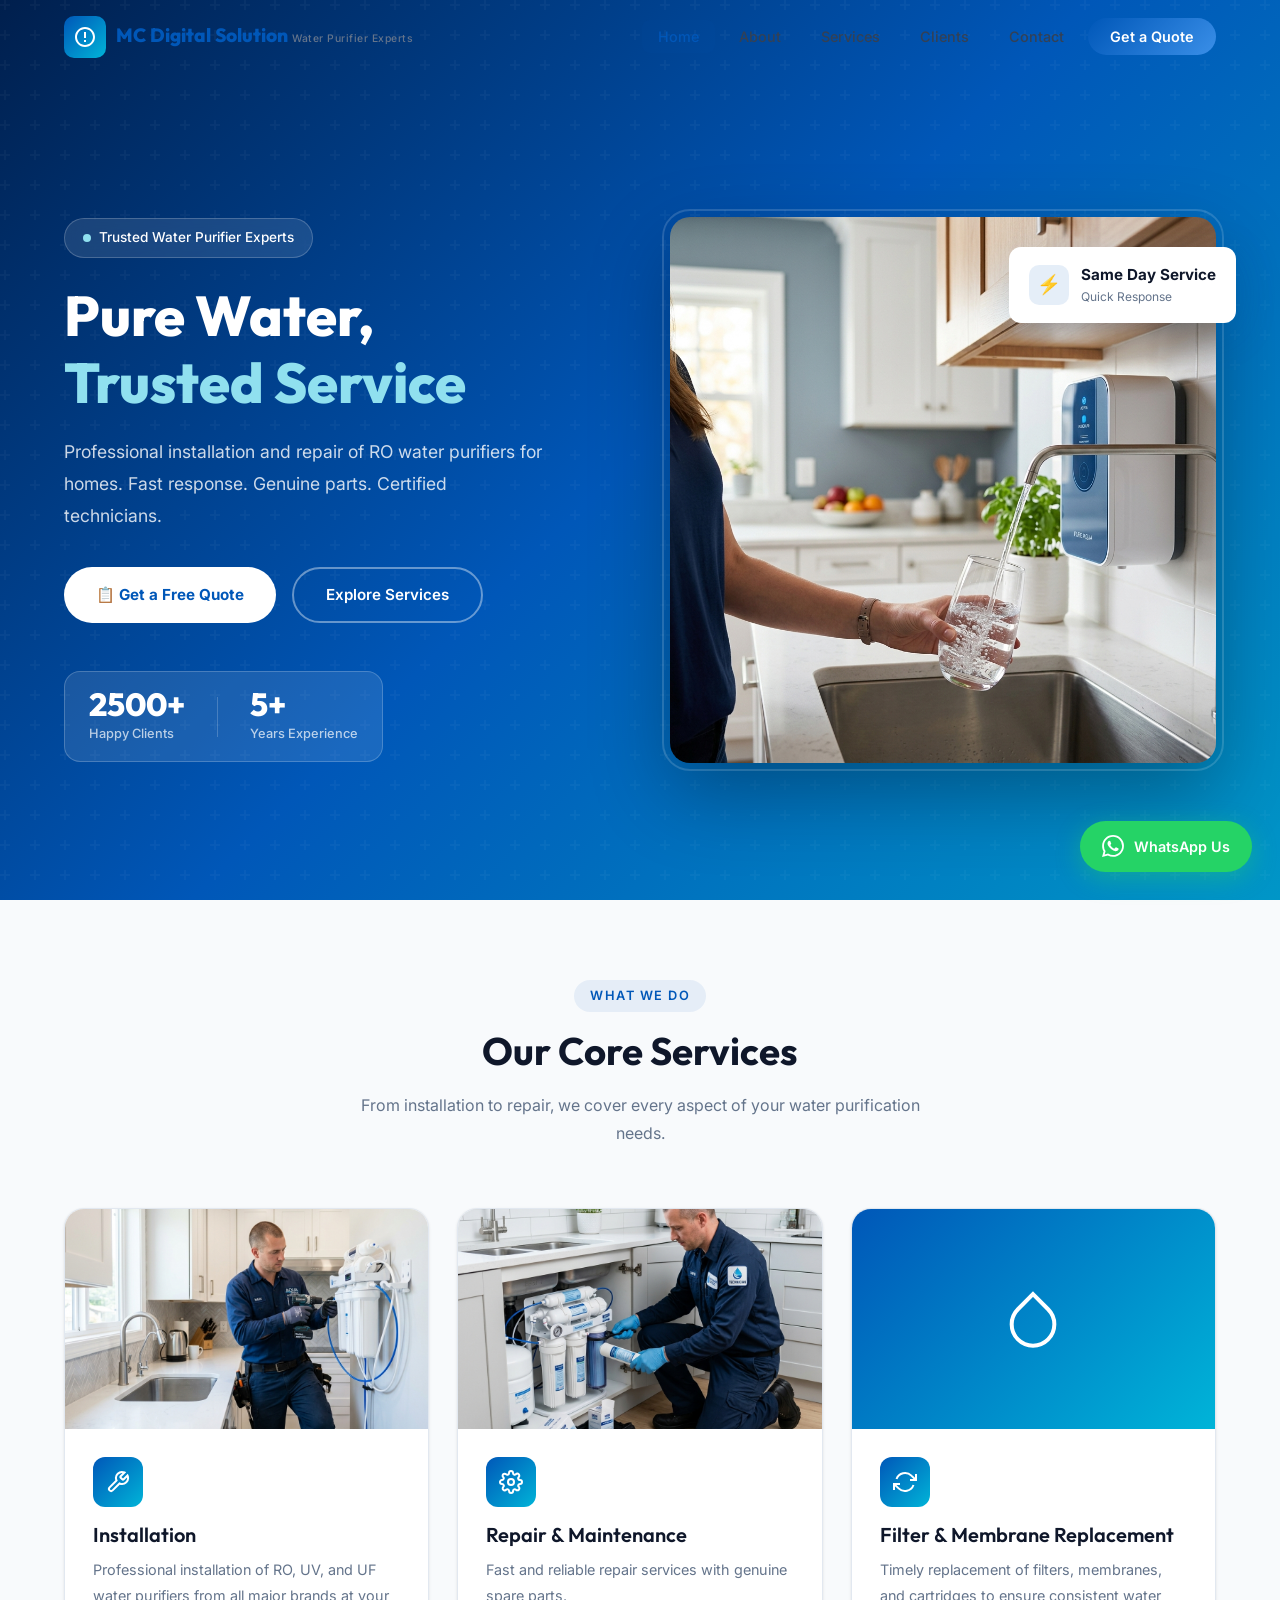
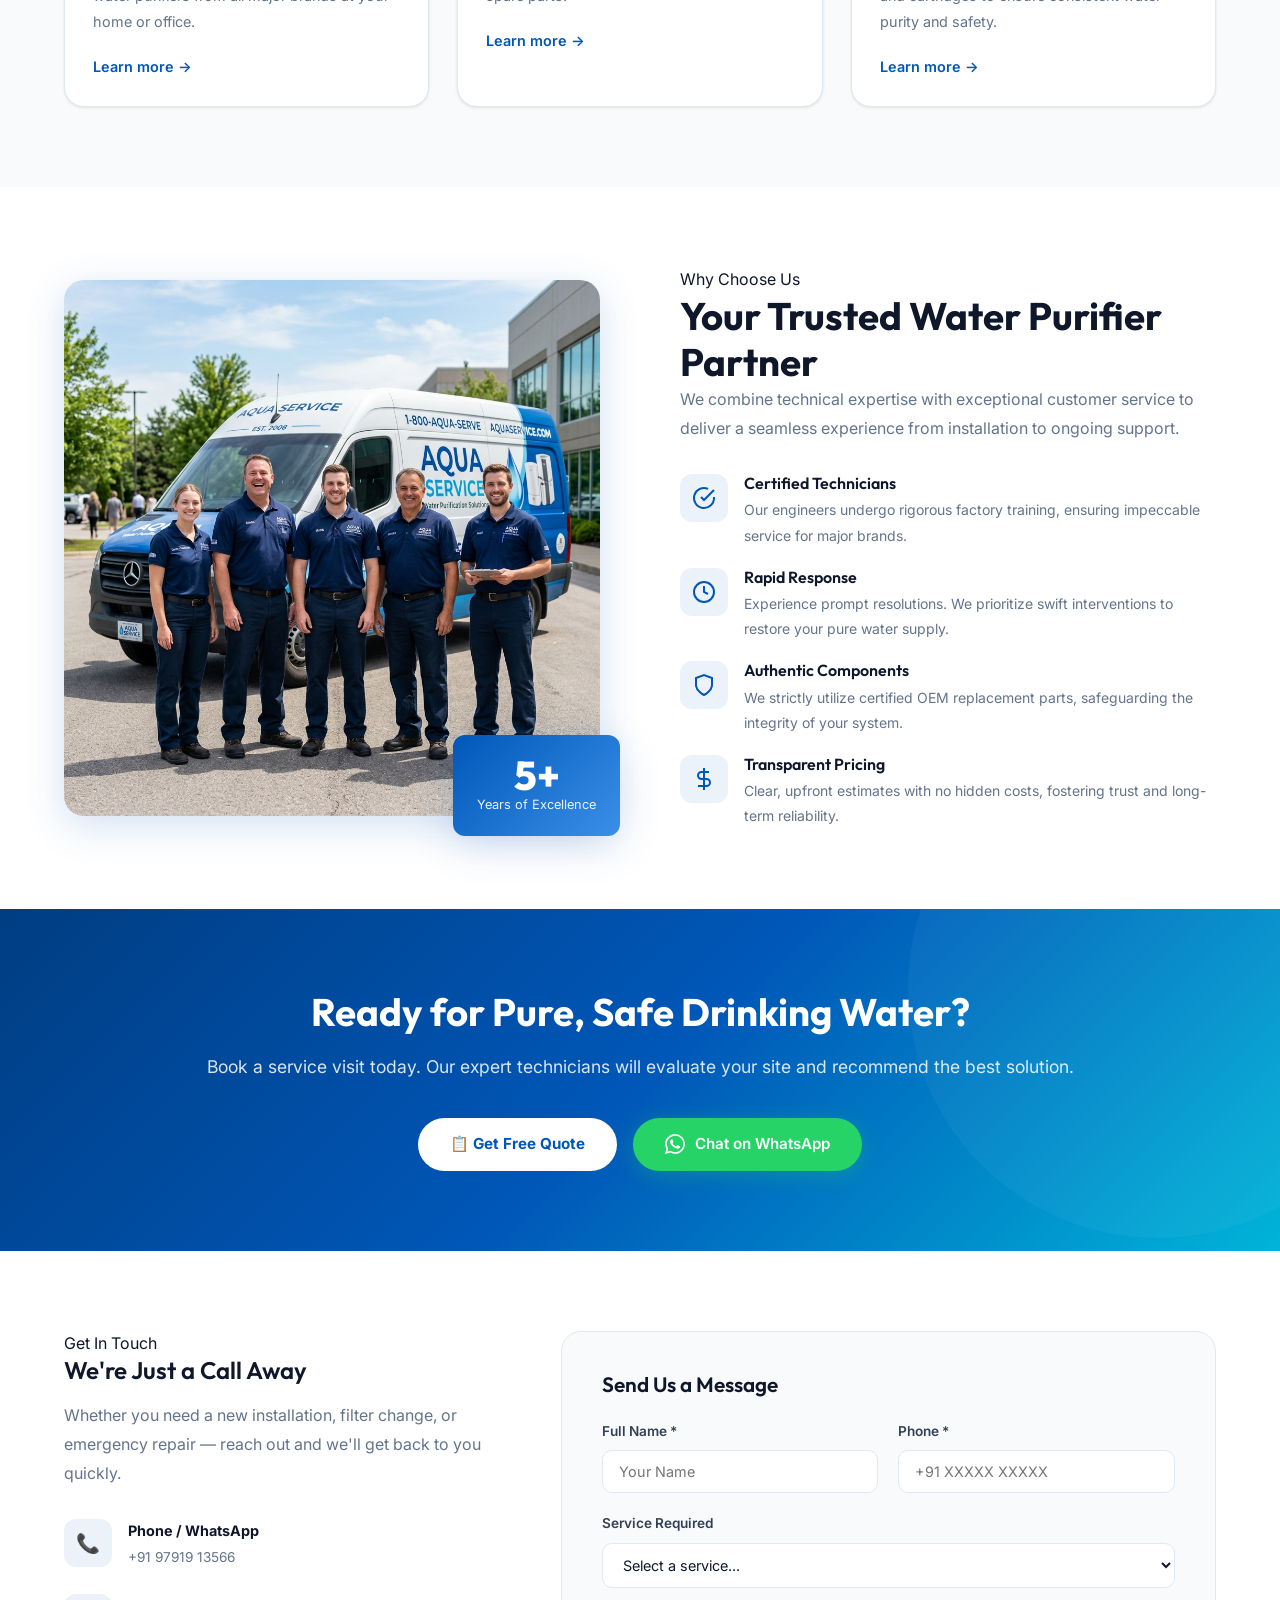
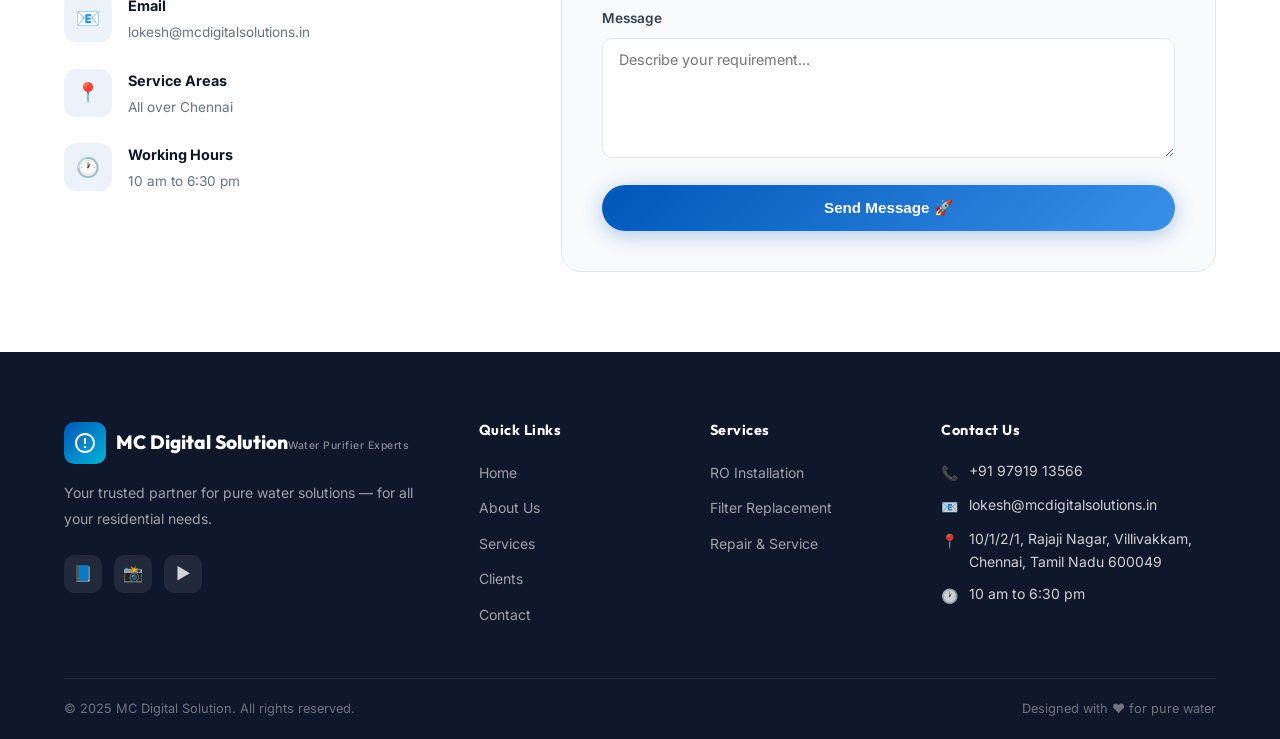
==== index.html @ 9c8365de "Update content: focus on Chennai, remove AMC and commercial services" ====
<!DOCTYPE html>
<html lang="en">
<head>
  <meta charset="UTF-8" />
  <meta name="viewport" content="width=device-width, initial-scale=1.0" />
  <title>MC Digital Solution – Pure Water, Trusted Service</title>
  <meta name="description" content="MC Digital Solution provides professional water purifier installation, maintenance, and repair services for homes and offices across the region." />
  <link rel="stylesheet" href="css/style.css" />
</head>
<body>

<!-- Navbar -->
<nav class="navbar" id="navbar">
  <div class="container">
    <a href="index.html" class="logo">
      <div class="logo-icon">
        <svg viewBox="0 0 24 24" xmlns="http://www.w3.org/2000/svg"><path d="M12 2C6.5 2 2 6.5 2 12s4.5 10 10 10 10-4.5 10-10S17.5 2 12 2zm0 18c-4.4 0-8-3.6-8-8s3.6-8 8-8 8 3.6 8 8-3.6 8-8 8zm-1-13h2v6h-2zm0 8h2v2h-2z"/></svg>
      </div>
      <div class="logo-text">
        <span class="brand">MC Digital Solution</span>
        <span class="tagline">Water Purifier Experts</span>
      </div>
    </a>
    <ul class="nav-links" id="navLinks">
      <li><a href="index.html" class="active">Home</a></li>
      <li><a href="about.html">About</a></li>
      <li><a href="services.html">Services</a></li>
      <li><a href="clients.html">Clients</a></li>
      <li><a href="contact.html">Contact</a></li>
      <li><a href="contact.html" class="nav-cta">Get a Quote</a></li>
    </ul>
    <div class="nav-toggle" id="navToggle" onclick="toggleNav()">
      <span></span><span></span><span></span>
    </div>
  </div>
</nav>

<!-- Hero -->
<section class="hero">
  <div class="container">
    <div class="hero-content">
      <div class="hero-text">
        <div class="hero-badge"><span></span> Trusted Water Purifier Experts</div>
        <h1>Pure Water,<br/><em>Trusted Service</em></h1>
        <p>Professional installation and repair of RO water purifiers for homes. Fast response. Genuine parts. Certified technicians.</p>
        <div class="hero-buttons">
          <a href="contact.html" class="btn btn-white">📋 Get a Free Quote</a>
          <a href="services.html" class="btn btn-outline" style="color:white;border-color:rgba(255,255,255,0.4);">Explore Services</a>
        </div>
        <div class="hero-stats" style="align-items: center; background: rgba(255,255,255,0.1); padding: 16px 24px; border-radius: 16px; border: 1px solid rgba(255,255,255,0.2); width: fit-content;">
          <div class="hero-stat"><div class="number" style="line-height: 1;">2500+</div><div class="label" style="margin-top: 4px;">Happy Clients</div></div>
          <div style="width: 1px; height: 40px; background: rgba(255,255,255,0.2);"></div>
          <div class="hero-stat"><div class="number" style="line-height: 1;">5+</div><div class="label" style="margin-top: 4px;">Years Experience</div></div>
        </div>
      </div>
      <div class="hero-image">
        <img src="images/hero-banner.png" alt="Water Purifier Service" />
        <div class="hero-card card-2">
          <div class="icon blue">⚡</div>
          <div class="card-text"><div class="value">Same Day Service</div><div class="sub">Quick Response</div></div>
        </div>
      </div>
    </div>
  </div>
</section>

<!-- Services Overview -->
<section class="section services" id="services">
  <div class="container">
    <div class="section-header animate">
      <div class="badge">What We Do</div>
      <h2>Our Core Services</h2>
      <p>From installation to repair, we cover every aspect of your water purification needs.</p>
    </div>
    <div class="services-grid" style="grid-template-columns: repeat(auto-fit, minmax(300px, 1fr));">
      <div class="service-card animate">
        <img src="images/service-installation.png" alt="Water Purifier Installation" />
        <div class="service-card-body">
          <div class="service-icon" style="color:white;"><svg width="24" height="24" viewBox="0 0 24 24" fill="none" stroke="currentColor" stroke-width="2"><path d="M14.7 6.3a1 1 0 0 0 0 1.4l1.6 1.6a1 1 0 0 0 1.4 0l3.77-3.77a6 6 0 0 1-7.94 7.94l-6.91 6.91a2.12 2.12 0 0 1-3-3l6.91-6.91a6 6 0 0 1 7.94-7.94l-3.76 3.76z"/></svg></div>
          <h3>Installation</h3>
          <p>Professional installation of RO, UV, and UF water purifiers from all major brands at your home or office.</p>
          <a href="services.html" class="service-link">Learn more →</a>
        </div>
      </div>
      <div class="service-card animate">
        <img src="images/service-repair.png" alt="Water Purifier Repair" />
        <div class="service-card-body">
          <div class="service-icon" style="color:white;"><svg width="24" height="24" viewBox="0 0 24 24" fill="none" stroke="currentColor" stroke-width="2"><circle cx="12" cy="12" r="3"></circle><path d="M19.4 15a1.65 1.65 0 0 0 .33 1.82l.06.06a2 2 0 0 1 0 2.83 2 2 0 0 1-2.83 0l-.06-.06a1.65 1.65 0 0 0-1.82-.33 1.65 1.65 0 0 0-1 1.51V21a2 2 0 0 1-2 2 2 2 0 0 1-2-2v-.09A1.65 1.65 0 0 0 9 19.4a1.65 1.65 0 0 0-1.82.33l-.06.06a2 2 0 0 1-2.83 0 2 2 0 0 1 0-2.83l.06-.06a1.65 1.65 0 0 0 .33-1.82 1.65 1.65 0 0 0-1.51-1H3a2 2 0 0 1-2-2 2 2 0 0 1 2-2h.09A1.65 1.65 0 0 0 4.6 9a1.65 1.65 0 0 0-.33-1.82l-.06-.06a2 2 0 0 1 0-2.83 2 2 0 0 1 2.83 0l.06.06a1.65 1.65 0 0 0 1.82.33H9a1.65 1.65 0 0 0 1-1.51V3a2 2 0 0 1 2-2 2 2 0 0 1 2 2v.09a1.65 1.65 0 0 0 1 1.51 1.65 1.65 0 0 0 1.82-.33l.06-.06a2 2 0 0 1 2.83 0 2 2 0 0 1 0 2.83l-.06.06a1.65 1.65 0 0 0-.33 1.82V9a1.65 1.65 0 0 0 1.51 1H21a2 2 0 0 1 2 2 2 2 0 0 1-2 2h-.09a1.65 1.65 0 0 0-1.51 1z"></path></svg></div>
          <h3>Repair & Maintenance</h3>
          <p>Fast and reliable repair services with genuine spare parts.</p>
          <a href="services.html" class="service-link">Learn more →</a>
        </div>
      </div>
      <div class="service-card animate">
        <div style="height: 220px; background: linear-gradient(135deg,var(--primary),var(--accent)); display: flex; align-items: center; justify-content: center;"><svg width="64" height="64" viewBox="0 0 24 24" fill="none" stroke="white" stroke-width="1.5"><path d="M12 2.69l5.66 5.66a8 8 0 1 1-11.31 0z"></path></svg></div>
        <div class="service-card-body">
          <div class="service-icon" style="color:white;"><svg width="24" height="24" viewBox="0 0 24 24" fill="none" stroke="currentColor" stroke-width="2"><polyline points="23 4 23 10 17 10"></polyline><polyline points="1 20 1 14 7 14"></polyline><path d="M3.51 9a9 9 0 0 1 14.85-3.36L23 10M1 14l4.64 4.36A9 9 0 0 0 20.49 15"></path></svg></div>
          <h3>Filter & Membrane Replacement</h3>
          <p>Timely replacement of filters, membranes, and cartridges to ensure consistent water purity and safety.</p>
          <a href="services.html" class="service-link">Learn more →</a>
        </div>
      </div>
    </div>
  </div>
</section>

<!-- Why Choose Us -->
<section class="section why-us" id="why-us">
  <div class="container">
    <div class="why-us-content">
      <div class="why-us-image animate">
        <img src="images/about-team.png" alt="MC Digital Solution Team" />
        <div class="experience-badge">
          <div class="years">5+</div>
          <div class="text">Years of Excellence</div>
        </div>
      </div>
      <div class="animate">
        <div class="badge">Why Choose Us</div>
        <h2>Your Trusted Water Purifier Partner</h2>
        <p>We combine technical expertise with exceptional customer service to deliver a seamless experience from installation to ongoing support.</p>
        <div class="features-list">
          <div class="feature-item">
            <div class="feature-icon" style="color:var(--primary);"><svg width="24" height="24" viewBox="0 0 24 24" fill="none" stroke="currentColor" stroke-width="2"><path d="M22 11.08V12a10 10 0 1 1-5.93-9.14"></path><polyline points="22 4 12 14.01 9 11.01"></polyline></svg></div>
            <div class="feature-text">
              <h4>Certified Technicians</h4>
              <p>Our engineers undergo rigorous factory training, ensuring impeccable service for major brands.</p>
            </div>
          </div>
          <div class="feature-item">
            <div class="feature-icon" style="color:var(--primary);"><svg width="24" height="24" viewBox="0 0 24 24" fill="none" stroke="currentColor" stroke-width="2"><circle cx="12" cy="12" r="10"></circle><polyline points="12 6 12 12 16 14"></polyline></svg></div>
            <div class="feature-text">
              <h4>Rapid Response</h4>
              <p>Experience prompt resolutions. We prioritize swift interventions to restore your pure water supply.</p>
            </div>
          </div>
          <div class="feature-item">
            <div class="feature-icon" style="color:var(--primary);"><svg width="24" height="24" viewBox="0 0 24 24" fill="none" stroke="currentColor" stroke-width="2"><path d="M12 22s8-4 8-10V5l-8-3-8 3v7c0 6 8 10 8 10z"></path></svg></div>
            <div class="feature-text">
              <h4>Authentic Components</h4>
              <p>We strictly utilize certified OEM replacement parts, safeguarding the integrity of your system.</p>
            </div>
          </div>
          <div class="feature-item">
            <div class="feature-icon" style="color:var(--primary);"><svg width="24" height="24" viewBox="0 0 24 24" fill="none" stroke="currentColor" stroke-width="2"><line x1="12" y1="1" x2="12" y2="23"></line><path d="M17 5H9.5a3.5 3.5 0 0 0 0 7h5a3.5 3.5 0 0 1 0 7H6"></path></svg></div>
            <div class="feature-text">
              <h4>Transparent Pricing</h4>
              <p>Clear, upfront estimates with no hidden costs, fostering trust and long-term reliability.</p>
            </div>
          </div>
        </div>
      </div>
    </div>
  </div>
</section>



<!-- CTA Banner -->
<section class="cta-banner">
  <div class="container">
    <div class="cta-content">
      <h2>Ready for Pure, Safe Drinking Water?</h2>
      <p>Book a service visit today. Our expert technicians will evaluate your site and recommend the best solution.</p>
      <div class="cta-buttons">
        <a href="contact.html" class="btn btn-white">📋 Get Free Quote</a>
        <a href="https://wa.me/919791913566?text=Hi%20MC%20Digital%20Solution%2C%20I%20need%20service" target="_blank" class="whatsapp-btn">
          <svg viewBox="0 0 24 24" width="20" height="20" fill="white"><path d="M17.472 14.382c-.297-.149-1.758-.867-2.03-.967-.273-.099-.471-.148-.67.15-.197.297-.767.966-.94 1.164-.173.199-.347.223-.644.075-.297-.15-1.255-.463-2.39-1.475-.883-.788-1.48-1.761-1.653-2.059-.173-.297-.018-.458.13-.606.134-.133.298-.347.446-.52.149-.174.198-.298.298-.497.099-.198.05-.371-.025-.52-.075-.149-.669-1.612-.916-2.207-.242-.579-.487-.5-.669-.51-.173-.008-.371-.01-.57-.01-.198 0-.52.074-.792.372-.272.297-1.04 1.016-1.04 2.479 0 1.462 1.065 2.875 1.213 3.074.149.198 2.096 3.2 5.077 4.487.709.306 1.262.489 1.694.625.712.227 1.36.195 1.871.118.571-.085 1.758-.719 2.006-1.413.248-.694.248-1.289.173-1.413-.074-.124-.272-.198-.57-.347m-5.421 7.403h-.004a9.87 9.87 0 01-5.031-1.378l-.361-.214-3.741.982.998-3.648-.235-.374a9.86 9.86 0 01-1.51-5.26c.001-5.45 4.436-9.884 9.888-9.884 2.64 0 5.122 1.03 6.988 2.898a9.825 9.825 0 012.893 6.994c-.003 5.45-4.437 9.884-9.885 9.884m8.413-18.297A11.815 11.815 0 0012.05 0C5.495 0 .16 5.335.157 11.892c0 2.096.547 4.142 1.588 5.945L.057 24l6.305-1.654a11.882 11.882 0 005.683 1.448h.005c6.554 0 11.89-5.335 11.893-11.893a11.821 11.821 0 00-3.48-8.413z"/></svg>
          Chat on WhatsApp
        </a>
      </div>
    </div>
  </div>
</section>

<!-- Contact Snippet -->
<section class="section contact-section" id="contact">
  <div class="container">
    <div class="contact-grid">
      <div class="contact-info animate">
        <div class="badge">Get In Touch</div>
        <h3>We're Just a Call Away</h3>
        <p>Whether you need a new installation, filter change, or emergency repair — reach out and we'll get back to you quickly.</p>
        <div class="contact-detail">
          <div class="detail-icon">📞</div>
          <div class="detail-text"><strong>Phone / WhatsApp</strong><span>+91 97919 13566</span></div>
        </div>
        <div class="contact-detail">
          <div class="detail-icon">📧</div>
          <div class="detail-text"><strong>Email</strong><span>lokesh@mcdigitalsolutions.in</span></div>
        </div>
        <div class="contact-detail">
          <div class="detail-icon">📍</div>
          <div class="detail-text"><strong>Service Areas</strong><span>All over Chennai</span></div>
        </div>
        <div class="contact-detail">
          <div class="detail-icon">🕐</div>
          <div class="detail-text"><strong>Working Hours</strong><span>10 am to 6:30 pm</span></div>
        </div>
      </div>
      <div class="contact-form animate">
        <h3 style="font-size:1.3rem;margin-bottom:24px;color:var(--gray-900);">Send Us a Message</h3>
        <form id="contactForm" action="https://formspree.io/f/your_form_id_here" method="POST">
          <div class="form-row">
            <div class="form-group"><label for="name">Full Name *</label><input type="text" id="name" name="name" placeholder="Your Name" required /></div>
            <div class="form-group"><label for="phone">Phone *</label><input type="tel" id="phone" name="phone" placeholder="+91 XXXXX XXXXX" required /></div>
          </div>
          <div class="form-group"><label for="service">Service Required</label>
            <select id="service" name="service">
              <option value="">Select a service...</option>
              <option>RO Installation</option>
              <option>Filter Change</option>
              <option>Repair / Service</option>
                            <option>Other</option>
            </select>
          </div>
          <div class="form-group"><label for="message">Message</label><textarea id="message" name="message" placeholder="Describe your requirement..."></textarea></div>
          <button type="submit" class="btn btn-primary" style="width:100%;justify-content:center;">Send Message 🚀</button>
          <div class="form-success" id="formSuccess">✅ Thank you! We'll contact you within 2 hours.</div>
        </form>
      </div>
    </div>
  </div>
</section>

<!-- Footer -->
<footer>
  <div class="footer-main">
    <div class="container">
      <div class="footer-grid">
        <div class="footer-brand">
          <a href="index.html" class="logo">
            <div class="logo-icon"><svg viewBox="0 0 24 24"><path d="M12 2C6.5 2 2 6.5 2 12s4.5 10 10 10 10-4.5 10-10S17.5 2 12 2zm0 18c-4.4 0-8-3.6-8-8s3.6-8 8-8 8 3.6 8 8-3.6 8-8 8zm-1-13h2v6h-2zm0 8h2v2h-2z" fill="white"/></svg></div>
            <div class="logo-text"><span class="brand">MC Digital Solution</span><span class="tagline">Water Purifier Experts</span></div>
          </a>
          <p>Your trusted partner for pure water solutions — for all your residential needs.</p>
          <div class="social-links">
            <a href="#" class="social-link" title="Facebook">📘</a>
            <a href="#" class="social-link" title="Instagram">📸</a>
            <a href="#" class="social-link" title="YouTube">▶️</a>
          </div>
        </div>
        <div class="footer-col">
          <h4>Quick Links</h4>
          <ul>
            <li><a href="index.html">Home</a></li>
            <li><a href="about.html">About Us</a></li>
            <li><a href="services.html">Services</a></li>
            <li><a href="clients.html">Clients</a></li>
            <li><a href="contact.html">Contact</a></li>
          </ul>
        </div>
        <div class="footer-col">
          <h4>Services</h4>
          <ul>
            <li><a href="services.html">RO Installation</a></li>
            <li><a href="services.html">Filter Replacement</a></li>
            <li><a href="services.html">Repair & Service</a></li>
          </ul>
        </div>
        <div class="footer-col">
          <h4>Contact Us</h4>
          <ul class="footer-contact">
            <li><span>📞</span><span>+91 97919 13566</span></li>
            <li><span>📧</span><span>lokesh@mcdigitalsolutions.in</span></li>
            <li><span>📍</span><span>10/1/2/1, Rajaji Nagar, Villivakkam, Chennai, Tamil Nadu 600049</span></li>
            <li><span>🕐</span><span>10 am to 6:30 pm</span></li>
          </ul>
        </div>
      </div>
    </div>
  </div>
  <div class="container">
    <div class="footer-bottom">
      <span>© 2025 MC Digital Solution. All rights reserved.</span>
      <span>Designed with ❤️ for pure water</span>
    </div>
  </div>
</footer>

<!-- Floating WhatsApp -->
<div class="whatsapp-float">
  <a href="https://wa.me/919791913566?text=Hi%20MC%20Digital%20Solution%2C%20I%20need%20water%20purifier%20service" target="_blank">
    <svg viewBox="0 0 24 24"><path d="M17.472 14.382c-.297-.149-1.758-.867-2.03-.967-.273-.099-.471-.148-.67.15-.197.297-.767.966-.94 1.164-.173.199-.347.223-.644.075-.297-.15-1.255-.463-2.39-1.475-.883-.788-1.48-1.761-1.653-2.059-.173-.297-.018-.458.13-.606.134-.133.298-.347.446-.52.149-.174.198-.298.298-.497.099-.198.05-.371-.025-.52-.075-.149-.669-1.612-.916-2.207-.242-.579-.487-.5-.669-.51-.173-.008-.371-.01-.57-.01-.198 0-.52.074-.792.372-.272.297-1.04 1.016-1.04 2.479 0 1.462 1.065 2.875 1.213 3.074.149.198 2.096 3.2 5.077 4.487.709.306 1.262.489 1.694.625.712.227 1.36.195 1.871.118.571-.085 1.758-.719 2.006-1.413.248-.694.248-1.289.173-1.413-.074-.124-.272-.198-.57-.347m-5.421 7.403h-.004a9.87 9.87 0 01-5.031-1.378l-.361-.214-3.741.982.998-3.648-.235-.374a9.86 9.86 0 01-1.51-5.26c.001-5.45 4.436-9.884 9.888-9.884 2.64 0 5.122 1.03 6.988 2.898a9.825 9.825 0 012.893 6.994c-.003 5.45-4.437 9.884-9.885 9.884m8.413-18.297A11.815 11.815 0 0012.05 0C5.495 0 .16 5.335.157 11.892c0 2.096.547 4.142 1.588 5.945L.057 24l6.305-1.654a11.882 11.882 0 005.683 1.448h.005c6.554 0 11.89-5.335 11.893-11.893a11.821 11.821 0 00-3.48-8.413z"/></svg>
    WhatsApp Us
  </a>
</div>

<script src="js/main.js"></script>
</body>
</html>
---- css/style.css ----
/* =============================================
   MC Digital Solutions - Main Stylesheet
   ============================================= */

@import url('https://fonts.googleapis.com/css2?family=Inter:wght@300;400;500;600;700;800&family=Outfit:wght@400;600;700;800&display=swap');

/* ---- CSS Variables ---- */
:root {
  --primary: #0057b8;
  --primary-dark: #003d82;
  --primary-light: #3a8fe8;
  --accent: #00b4d8;
  --accent-light: #90e0ef;
  --white: #ffffff;
  --gray-50: #f8fafc;
  --gray-100: #f1f5f9;
  --gray-200: #e2e8f0;
  --gray-500: #64748b;
  --gray-700: #334155;
  --gray-900: #0f172a;
  --success: #10b981;
  --shadow-sm: 0 1px 3px rgba(0, 0, 0, 0.1);
  --shadow-md: 0 4px 20px rgba(0, 87, 184, 0.12);
  --shadow-lg: 0 10px 40px rgba(0, 87, 184, 0.18);
  --radius: 12px;
  --radius-lg: 20px;
  --transition: all 0.3s cubic-bezier(0.4, 0, 0.2, 1);
}

/* ---- Reset ---- */
*,
*::before,
*::after {
  box-sizing: border-box;
  margin: 0;
  padding: 0;
}

html {
  scroll-behavior: smooth;
  font-size: 16px;
}

body {
  font-family: 'Inter', sans-serif;
  color: var(--gray-900);
  background: var(--white);
  line-height: 1.6;
  overflow-x: hidden;
}

img {
  max-width: 100%;
  display: block;
}

a {
  text-decoration: none;
  color: inherit;
}

ul {
  list-style: none;
}

/* ---- Typography ---- */
h1,
h2,
h3,
h4 {
  font-family: 'Outfit', sans-serif;
  line-height: 1.2;
}

h1 {
  font-size: clamp(2rem, 5vw, 3.5rem);
  font-weight: 800;
}

h2 {
  font-size: clamp(1.6rem, 3vw, 2.5rem);
  font-weight: 700;
}

h3 {
  font-size: 1.25rem;
  font-weight: 600;
}

p {
  color: var(--gray-500);
  line-height: 1.8;
}

/* ---- Utility ---- */
.container {
  max-width: 1200px;
  margin: 0 auto;
  padding: 0 24px;
}

.section {
  padding: 80px 0;
}

.section-header {
  text-align: center;
  margin-bottom: 60px;
}

.section-header .badge {
  display: inline-block;
  background: rgba(0, 87, 184, 0.08);
  color: var(--primary);
  font-size: 0.8rem;
  font-weight: 600;
  letter-spacing: 1.5px;
  text-transform: uppercase;
  padding: 6px 16px;
  border-radius: 50px;
  margin-bottom: 16px;
}

.section-header h2 {
  color: var(--gray-900);
  margin-bottom: 16px;
}

.section-header p {
  max-width: 600px;
  margin: 0 auto;
}

/* ---- Buttons ---- */
.btn {
  display: inline-flex;
  align-items: center;
  gap: 8px;
  padding: 14px 32px;
  border-radius: 50px;
  font-weight: 600;
  font-size: 0.95rem;
  cursor: pointer;
  border: none;
  transition: var(--transition);
}

.btn-primary {
  background: linear-gradient(135deg, var(--primary), var(--primary-light));
  color: var(--white);
  box-shadow: 0 4px 20px rgba(0, 87, 184, 0.3);
}

.btn-primary:hover {
  transform: translateY(-2px);
  box-shadow: 0 8px 30px rgba(0, 87, 184, 0.4);
}

.btn-outline {
  background: transparent;
  color: var(--primary);
  border: 2px solid var(--primary);
}

.btn-outline:hover {
  background: var(--primary);
  color: var(--white);
  transform: translateY(-2px);
}

.btn-white {
  background: var(--white);
  color: var(--primary);
  font-weight: 700;
}

.btn-white:hover {
  background: var(--gray-100);
  transform: translateY(-2px);
}

/* ---- Navbar ---- */
.navbar {
  position: fixed;
  top: 0;
  left: 0;
  right: 0;
  z-index: 1000;
  padding: 16px 0;
  transition: var(--transition);
}

.navbar.scrolled {
  background: rgba(255, 255, 255, 0.97);
  backdrop-filter: blur(20px);
  box-shadow: var(--shadow-md);
  padding: 12px 0;
}

.navbar .container {
  display: flex;
  align-items: center;
  justify-content: space-between;
}

.logo {
  display: flex;
  align-items: center;
  gap: 10px;
}

.logo-icon {
  width: 42px;
  height: 42px;
  background: linear-gradient(135deg, var(--primary), var(--accent));
  border-radius: 10px;
  display: flex;
  align-items: center;
  justify-content: center;
}

.logo-icon svg {
  width: 24px;
  height: 24px;
  fill: white;
}

.logo-text .brand {
  font-family: 'Outfit', sans-serif;
  font-size: 1.2rem;
  font-weight: 800;
  color: var(--primary);
  line-height: 1;
}

.logo-text .tagline {
  font-size: 0.65rem;
  color: var(--gray-500);
  font-weight: 500;
  letter-spacing: 0.5px;
}

.nav-links {
  display: flex;
  align-items: center;
  gap: 8px;
}

.nav-links a {
  padding: 8px 16px;
  border-radius: 8px;
  font-weight: 500;
  font-size: 0.9rem;
  color: var(--gray-700);
  transition: var(--transition);
}

.nav-links a:hover,
.nav-links a.active {
  color: var(--primary);
  background: rgba(0, 87, 184, 0.07);
}

.nav-cta {
  background: linear-gradient(135deg, var(--primary), var(--primary-light));
  color: var(--white) !important;
  padding: 10px 22px !important;
  border-radius: 50px !important;
  font-weight: 600 !important;
}

.nav-cta:hover {
  transform: translateY(-1px);
  box-shadow: 0 4px 15px rgba(0, 87, 184, 0.3);
  background: var(--primary-dark) !important;
}

.nav-toggle {
  display: none;
  flex-direction: column;
  gap: 5px;
  cursor: pointer;
  padding: 8px;
}

.nav-toggle span {
  display: block;
  width: 24px;
  height: 2px;
  background: var(--gray-700);
  border-radius: 2px;
  transition: var(--transition);
}

/* ---- Hero ---- */
.hero {
  min-height: 100vh;
  background: linear-gradient(135deg, #001f4d 0%, #0057b8 50%, #0096c7 100%);
  display: flex;
  align-items: center;
  padding-top: 80px;
  position: relative;
  overflow: hidden;
}

.hero::before {
  content: '';
  position: absolute;
  inset: 0;
  background: url("data:image/svg+xml,%3Csvg width='60' height='60' viewBox='0 0 60 60' xmlns='http://www.w3.org/2000/svg'%3E%3Cg fill='none' fill-rule='evenodd'%3E%3Cg fill='%23ffffff' fill-opacity='0.03'%3E%3Cpath d='M36 34v-4h-2v4h-4v2h4v4h2v-4h4v-2h-4zm0-30V0h-2v4h-4v2h4v4h2V6h4V4h-4zM6 34v-4H4v4H0v2h4v4h2v-4h4v-2H6zM6 4V0H4v4H0v2h4v4h2V6h4V4H6z'/%3E%3C/g%3E%3C/g%3E%3C/svg%3E");
}

.hero-content {
  display: grid;
  grid-template-columns: 1fr 1fr;
  gap: 60px;
  align-items: center;
  position: relative;
  z-index: 1;
}

.hero-badge {
  display: inline-flex;
  align-items: center;
  gap: 8px;
  background: rgba(255, 255, 255, 0.1);
  backdrop-filter: blur(10px);
  border: 1px solid rgba(255, 255, 255, 0.2);
  color: var(--white);
  padding: 8px 18px;
  border-radius: 50px;
  font-size: 0.85rem;
  font-weight: 500;
  margin-bottom: 24px;
}

.hero-badge span {
  width: 8px;
  height: 8px;
  background: var(--accent-light);
  border-radius: 50%;
  animation: pulse 2s infinite;
}

.hero-text h1 {
  color: var(--white);
  margin-bottom: 20px;
}

.hero-text h1 em {
  font-style: normal;
  color: var(--accent-light);
}

.hero-text p {
  color: rgba(255, 255, 255, 0.8);
  font-size: 1.1rem;
  margin-bottom: 36px;
  max-width: 480px;
}

.hero-buttons {
  display: flex;
  gap: 16px;
  flex-wrap: wrap;
}

.hero-stats {
  display: flex;
  gap: 32px;
  margin-top: 48px;
}

.hero-stat .number {
  font-family: 'Outfit', sans-serif;
  font-size: 2rem;
  font-weight: 800;
  color: var(--white);
}

.hero-stat .label {
  font-size: 0.8rem;
  color: rgba(255, 255, 255, 0.7);
  font-weight: 500;
}

.hero-image {
  position: relative;
}

.hero-image img {
  border-radius: var(--radius-lg);
  box-shadow: 0 30px 80px rgba(0, 0, 0, 0.3);
  width: 100%;
}

.hero-image::before {
  content: '';
  position: absolute;
  inset: -8px;
  border: 2px solid rgba(255, 255, 255, 0.15);
  border-radius: calc(var(--radius-lg) + 8px);
}

.hero-card {
  position: absolute;
  background: var(--white);
  border-radius: var(--radius);
  padding: 16px 20px;
  box-shadow: var(--shadow-lg);
  display: flex;
  align-items: center;
  gap: 12px;
}

.hero-card.card-1 {
  bottom: 30px;
  left: -30px;
}

.hero-card.card-2 {
  top: 30px;
  right: -20px;
}

.hero-card .icon {
  width: 40px;
  height: 40px;
  border-radius: 10px;
  display: flex;
  align-items: center;
  justify-content: center;
  font-size: 1.2rem;
}

.hero-card .icon.blue {
  background: rgba(0, 87, 184, 0.1);
}

.hero-card .icon.green {
  background: rgba(16, 185, 129, 0.1);
}

.hero-card .card-text .value {
  font-weight: 700;
  font-size: 0.95rem;
  color: var(--gray-900);
}

.hero-card .card-text .sub {
  font-size: 0.75rem;
  color: var(--gray-500);
}

/* ---- Services ---- */
.services {
  background: var(--gray-50);
}

.services-grid {
  display: grid;
  grid-template-columns: repeat(3, 1fr);
  gap: 28px;
}

.service-card {
  background: var(--white);
  border-radius: var(--radius-lg);
  overflow: hidden;
  box-shadow: var(--shadow-sm);
  transition: var(--transition);
  border: 1px solid var(--gray-200);
}

.service-card:hover {
  transform: translateY(-8px);
  box-shadow: var(--shadow-lg);
}

.service-card img {
  width: 100%;
  height: 220px;
  object-fit: cover;
}

.service-card-body {
  padding: 28px;
}

.service-icon {
  width: 50px;
  height: 50px;
  background: linear-gradient(135deg, var(--primary), var(--accent));
  border-radius: 12px;
  display: flex;
  align-items: center;
  justify-content: center;
  font-size: 1.4rem;
  margin-bottom: 16px;
}

.service-card h3 {
  margin-bottom: 10px;
  color: var(--gray-900);
}

.service-card p {
  font-size: 0.9rem;
  margin-bottom: 20px;
}

.service-link {
  color: var(--primary);
  font-weight: 600;
  font-size: 0.9rem;
  display: flex;
  align-items: center;
  gap: 6px;
  transition: var(--transition);
}

.service-link:hover {
  gap: 10px;
}

/* ---- Why Choose Us ---- */
.why-us {
  background: var(--white);
}

.why-us-content {
  display: grid;
  grid-template-columns: 1fr 1fr;
  gap: 80px;
  align-items: center;
}

.why-us-image {
  position: relative;
}

.why-us-image img {
  border-radius: var(--radius-lg);
  width: 100%;
  box-shadow: var(--shadow-lg);
}

.why-us-image .experience-badge {
  position: absolute;
  bottom: -20px;
  right: -20px;
  background: linear-gradient(135deg, var(--primary), var(--primary-light));
  color: white;
  border-radius: var(--radius);
  padding: 20px 24px;
  text-align: center;
  box-shadow: var(--shadow-lg);
}

.experience-badge .years {
  font-size: 2.5rem;
  font-weight: 800;
  font-family: 'Outfit', sans-serif;
  line-height: 1;
}

.experience-badge .text {
  font-size: 0.8rem;
  opacity: 0.9;
}

.features-list {
  display: flex;
  flex-direction: column;
  gap: 20px;
  margin-top: 32px;
}

.feature-item {
  display: flex;
  gap: 16px;
  align-items: flex-start;
}

.feature-item .feature-icon {
  width: 48px;
  height: 48px;
  min-width: 48px;
  background: rgba(0, 87, 184, 0.08);
  border-radius: 12px;
  display: flex;
  align-items: center;
  justify-content: center;
  font-size: 1.3rem;
}

.feature-item .feature-text h4 {
  font-size: 1rem;
  font-weight: 600;
  color: var(--gray-900);
  margin-bottom: 4px;
}

.feature-item .feature-text p {
  font-size: 0.875rem;
}

/* ---- Clients ---- */
.clients {
  background: var(--gray-50);
}

.clients-grid {
  display: grid;
  grid-template-columns: repeat(3, 1fr);
  gap: 28px;
}

.client-card {
  background: var(--white);
  border-radius: var(--radius-lg);
  padding: 32px;
  box-shadow: var(--shadow-sm);
  border: 1px solid var(--gray-200);
  transition: var(--transition);
}

.client-card:hover {
  transform: translateY(-4px);
  box-shadow: var(--shadow-md);
}

.client-card .stars {
  color: #f59e0b;
  font-size: 1.1rem;
  margin-bottom: 16px;
}

.client-card .quote {
  font-size: 0.95rem;
  color: var(--gray-700);
  line-height: 1.7;
  margin-bottom: 20px;
  font-style: italic;
}

.client-info {
  display: flex;
  align-items: center;
  gap: 12px;
}

.client-avatar {
  width: 44px;
  height: 44px;
  border-radius: 50%;
  background: linear-gradient(135deg, var(--primary), var(--accent));
  display: flex;
  align-items: center;
  justify-content: center;
  color: white;
  font-weight: 700;
  font-size: 1rem;
}

.client-name {
  font-weight: 600;
  color: var(--gray-900);
  font-size: 0.9rem;
}

.client-role {
  font-size: 0.8rem;
  color: var(--gray-500);
}

/* ---- CTA Banner ---- */
.cta-banner {
  background: linear-gradient(135deg, var(--primary-dark), var(--primary), var(--accent));
  padding: 80px 0;
  position: relative;
  overflow: hidden;
}

.cta-banner::before {
  content: '';
  position: absolute;
  top: -50%;
  right: -10%;
  width: 500px;
  height: 500px;
  background: rgba(255, 255, 255, 0.04);
  border-radius: 50%;
}

.cta-content {
  text-align: center;
  position: relative;
  z-index: 1;
}

.cta-content h2 {
  color: var(--white);
  margin-bottom: 16px;
}

.cta-content p {
  color: rgba(255, 255, 255, 0.85);
  font-size: 1.1rem;
  margin-bottom: 36px;
}

.cta-buttons {
  display: flex;
  justify-content: center;
  gap: 16px;
  flex-wrap: wrap;
}

.whatsapp-btn {
  background: #25D366;
  color: white;
  display: inline-flex;
  align-items: center;
  gap: 10px;
  padding: 14px 32px;
  border-radius: 50px;
  font-weight: 600;
  font-size: 0.95rem;
  transition: var(--transition);
  box-shadow: 0 4px 20px rgba(37, 211, 102, 0.3);
}

.whatsapp-btn:hover {
  background: #1ebe5d;
  transform: translateY(-2px);
  box-shadow: 0 8px 30px rgba(37, 211, 102, 0.4);
}

/* ---- Contact ---- */
.contact-section {
  background: var(--white);
}

.contact-grid {
  display: grid;
  grid-template-columns: 1fr 1.5fr;
  gap: 60px;
}

.contact-info h3 {
  font-size: 1.5rem;
  margin-bottom: 16px;
  color: var(--gray-900);
}

.contact-info p {
  margin-bottom: 32px;
}

.contact-detail {
  display: flex;
  gap: 16px;
  align-items: flex-start;
  margin-bottom: 24px;
}

.contact-detail .detail-icon {
  width: 48px;
  height: 48px;
  min-width: 48px;
  background: rgba(0, 87, 184, 0.08);
  border-radius: 12px;
  display: flex;
  align-items: center;
  justify-content: center;
  font-size: 1.2rem;
}

.contact-detail .detail-text strong {
  display: block;
  font-size: 0.9rem;
  color: var(--gray-900);
  margin-bottom: 2px;
}

.contact-detail .detail-text span {
  font-size: 0.85rem;
  color: var(--gray-500);
}

.contact-form {
  background: var(--gray-50);
  border-radius: var(--radius-lg);
  padding: 40px;
  border: 1px solid var(--gray-200);
}

.form-row {
  display: grid;
  grid-template-columns: 1fr 1fr;
  gap: 20px;
}

.form-group {
  margin-bottom: 20px;
}

.form-group label {
  display: block;
  font-weight: 600;
  font-size: 0.85rem;
  color: var(--gray-700);
  margin-bottom: 8px;
}

.form-group input,
.form-group select,
.form-group textarea {
  width: 100%;
  padding: 12px 16px;
  border: 1.5px solid var(--gray-200);
  border-radius: 10px;
  font-family: inherit;
  font-size: 0.9rem;
  color: var(--gray-900);
  background: var(--white);
  transition: var(--transition);
  outline: none;
}

.form-group input:focus,
.form-group select:focus,
.form-group textarea:focus {
  border-color: var(--primary);
  box-shadow: 0 0 0 3px rgba(0, 87, 184, 0.1);
}

.form-group textarea {
  resize: vertical;
  min-height: 120px;
}

.form-success {
  display: none;
  background: rgba(16, 185, 129, 0.1);
  border: 1px solid var(--success);
  color: var(--success);
  padding: 16px;
  border-radius: 10px;
  text-align: center;
  font-weight: 600;
  margin-top: 16px;
}

/* ---- About Page ---- */
.about-hero {
  background: linear-gradient(135deg, #001f4d 0%, #0057b8 100%);
  padding: 140px 0 80px;
  text-align: center;
}

.about-hero h1 {
  color: var(--white);
}

.about-hero p {
  color: rgba(255, 255, 255, 0.8);
  max-width: 600px;
  margin: 16px auto 0;
  font-size: 1.1rem;
}

.breadcrumb {
  color: rgba(255, 255, 255, 0.6);
  font-size: 0.85rem;
  margin-bottom: 16px;
}

.breadcrumb a {
  color: rgba(255, 255, 255, 0.8);
}

.breadcrumb a:hover {
  color: white;
}

.about-story {
  display: grid;
  grid-template-columns: 1fr 1fr;
  gap: 80px;
  align-items: center;
}

.values-grid {
  display: grid;
  grid-template-columns: repeat(2, 1fr);
  gap: 24px;
}

.value-card {
  background: var(--white);
  border: 1px solid var(--gray-200);
  border-radius: var(--radius);
  padding: 28px;
  transition: var(--transition);
}

.value-card:hover {
  border-color: var(--primary);
  box-shadow: var(--shadow-md);
}

.value-card .icon {
  font-size: 2rem;
  margin-bottom: 12px;
}

.value-card h4 {
  font-size: 1rem;
  color: var(--gray-900);
  margin-bottom: 8px;
}

.value-card p {
  font-size: 0.85rem;
}

/* ---- Footer ---- */
footer {
  background: var(--gray-900);
  color: rgba(255, 255, 255, 0.8);
}

.footer-main {
  padding: 70px 0 40px;
}

.footer-grid {
  display: grid;
  grid-template-columns: 2fr 1fr 1fr 1.5fr;
  gap: 48px;
}

.footer-brand .logo {
  margin-bottom: 16px;
}

.footer-brand .logo .logo-text .brand {
  color: white;
}

.footer-brand .logo .logo-text .tagline {
  color: rgba(255, 255, 255, 0.5);
}

.footer-brand p {
  font-size: 0.875rem;
  line-height: 1.8;
  color: rgba(255, 255, 255, 0.6);
  margin-bottom: 24px;
}

.social-links {
  display: flex;
  gap: 12px;
}

.social-link {
  width: 38px;
  height: 38px;
  background: rgba(255, 255, 255, 0.08);
  border-radius: 10px;
  display: flex;
  align-items: center;
  justify-content: center;
  font-size: 1rem;
  transition: var(--transition);
}

.social-link:hover {
  background: var(--primary);
  transform: translateY(-2px);
}

.footer-col h4 {
  font-size: 0.9rem;
  font-weight: 700;
  color: white;
  letter-spacing: 0.5px;
  margin-bottom: 20px;
}

.footer-col ul li {
  margin-bottom: 10px;
}

.footer-col ul li a {
  font-size: 0.875rem;
  color: rgba(255, 255, 255, 0.6);
  transition: var(--transition);
}

.footer-col ul li a:hover {
  color: var(--accent-light);
  padding-left: 4px;
}

.footer-contact li {
  display: flex;
  gap: 10px;
  align-items: flex-start;
  font-size: 0.875rem;
  margin-bottom: 12px;
}

.footer-contact li span:first-child {
  min-width: 18px;
  margin-top: 2px;
}

.footer-bottom {
  border-top: 1px solid rgba(255, 255, 255, 0.08);
  padding: 20px 0;
  display: flex;
  justify-content: space-between;
  align-items: center;
  flex-wrap: wrap;
  gap: 12px;
  font-size: 0.8rem;
  color: rgba(255, 255, 255, 0.4);
}

/* ---- Page Hero (inner pages) ---- */
.page-hero {
  background: linear-gradient(135deg, #001f4d, #0057b8);
  padding: 140px 0 80px;
  text-align: center;
}

.page-hero h1 {
  color: white;
}

.page-hero p {
  color: rgba(255, 255, 255, 0.8);
  margin-top: 12px;
  font-size: 1.05rem;
}

/* ---- Floating WhatsApp ---- */
.whatsapp-float {
  position: fixed;
  bottom: 28px;
  right: 28px;
  z-index: 9999;
}

.whatsapp-float a {
  display: flex;
  align-items: center;
  gap: 10px;
  background: #25D366;
  color: white;
  padding: 14px 22px;
  border-radius: 50px;
  font-weight: 600;
  font-size: 0.9rem;
  box-shadow: 0 6px 25px rgba(37, 211, 102, 0.4);
  transition: var(--transition);
}

.whatsapp-float a:hover {
  background: #1ebe5d;
  transform: translateY(-3px);
  box-shadow: 0 10px 35px rgba(37, 211, 102, 0.5);
}

.whatsapp-float svg {
  width: 22px;
  height: 22px;
  fill: white;
}

/* ---- Animations ---- */
@keyframes pulse {

  0%,
  100% {
    opacity: 1;
    transform: scale(1);
  }

  50% {
    opacity: 0.6;
    transform: scale(0.85);
  }
}

@keyframes fadeInUp {
  from {
    opacity: 0;
    transform: translateY(30px);
  }

  to {
    opacity: 1;
    transform: translateY(0);
  }
}

.animate {
  opacity: 0;
  transform: translateY(30px);
  transition: opacity 0.6s ease, transform 0.6s ease;
}

.animate.visible {
  opacity: 1;
  transform: translateY(0);
}

/* ---- Responsive ---- */
@media (max-width: 992px) {

  .hero-content,
  .why-us-content,
  .about-story,
  .contact-grid {
    grid-template-columns: 1fr;
    gap: 40px;
  }

  .hero-image {
    display: none;
  }

  .services-grid,
  .clients-grid {
    grid-template-columns: repeat(2, 1fr);
  }

  .footer-grid {
    grid-template-columns: 1fr 1fr;
  }

  .form-row {
    grid-template-columns: 1fr;
  }
}

@media (max-width: 768px) {
  .nav-links {
    display: none;
    position: absolute;
    top: 100%;
    left: 0;
    right: 0;
    background: white;
    flex-direction: column;
    padding: 20px;
    box-shadow: var(--shadow-md);
    border-top: 1px solid var(--gray-200);
  }

  .nav-links.open {
    display: flex;
  }

  .nav-toggle {
    display: flex;
  }

  .services-grid,
  .clients-grid,
  .values-grid {
    grid-template-columns: 1fr;
  }

  .footer-grid {
    grid-template-columns: 1fr;
  }

  .hero-stats {
    flex-wrap: wrap;
    gap: 16px;
  }

  .hero-card {
    display: none;
  }

  .why-us-image .experience-badge {
    right: 0;
    bottom: -10px;
  }

  .section {
    padding: 60px 0;
  }
}
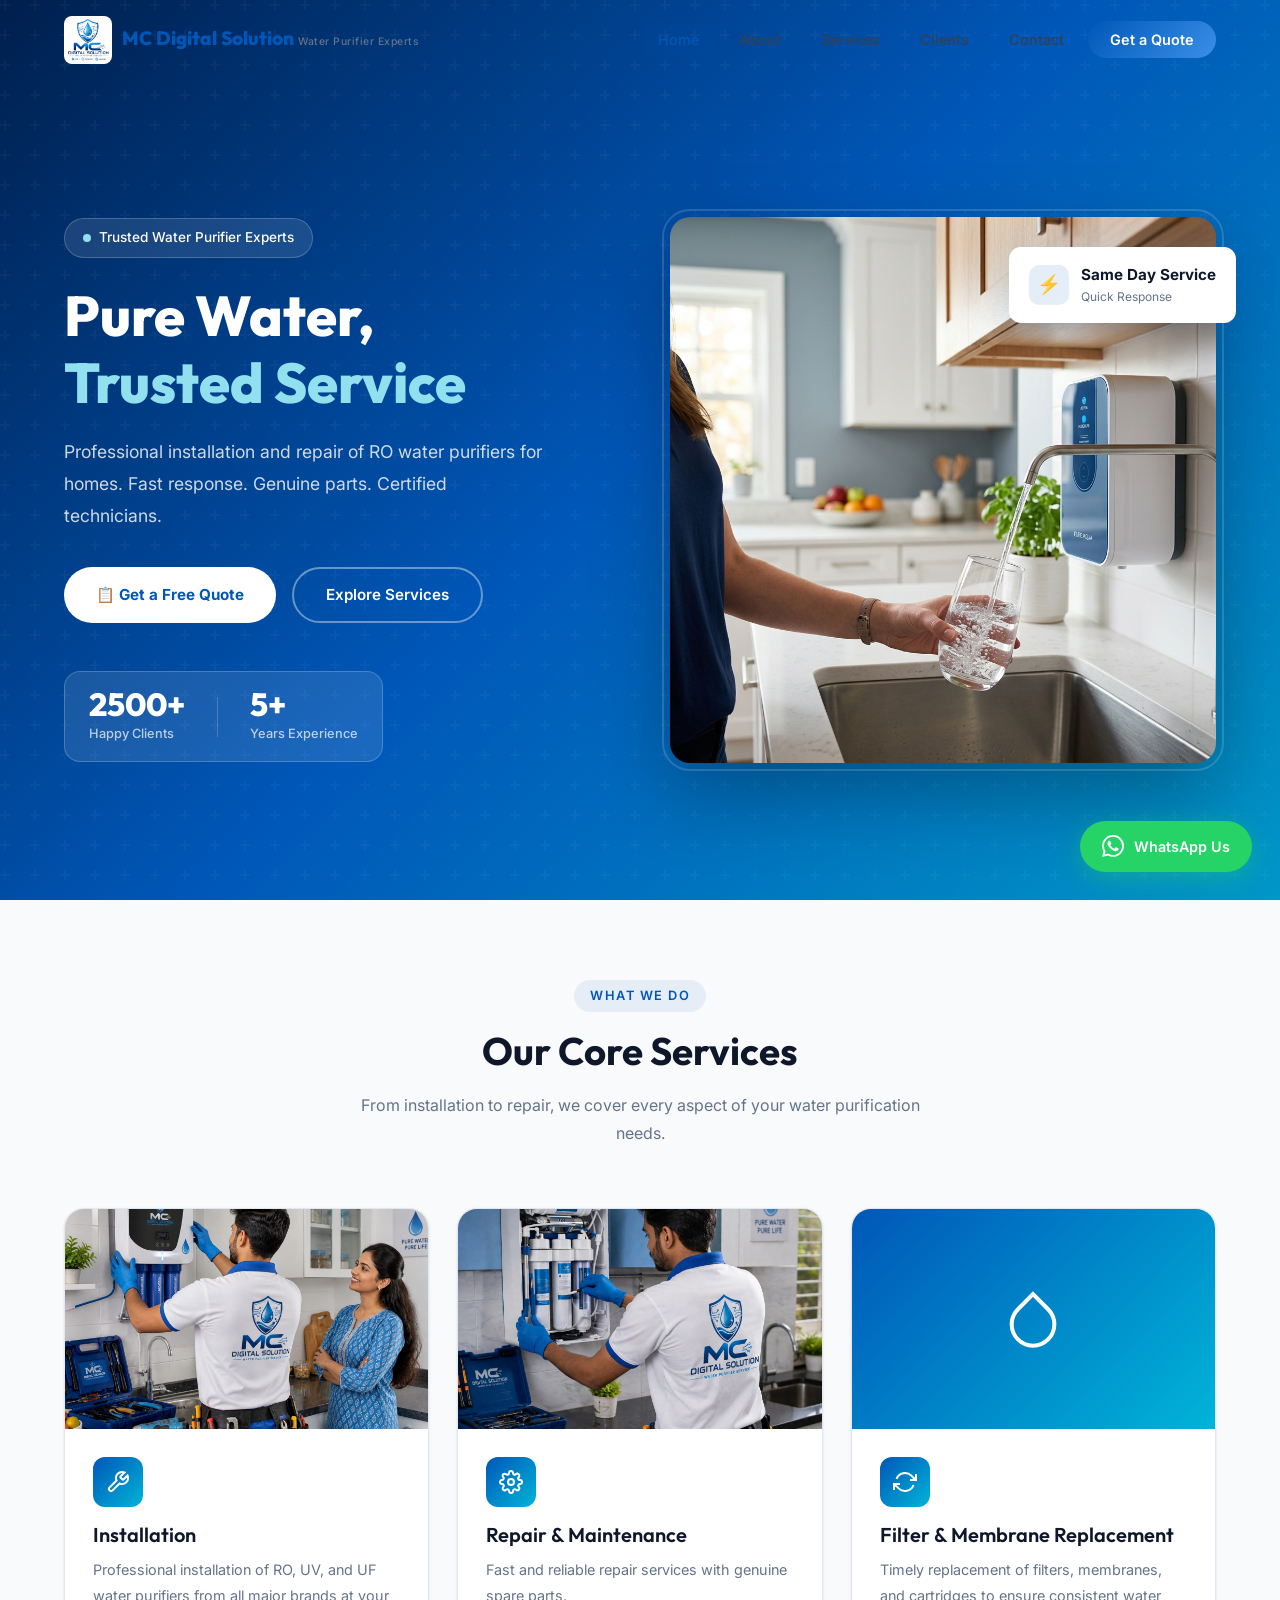
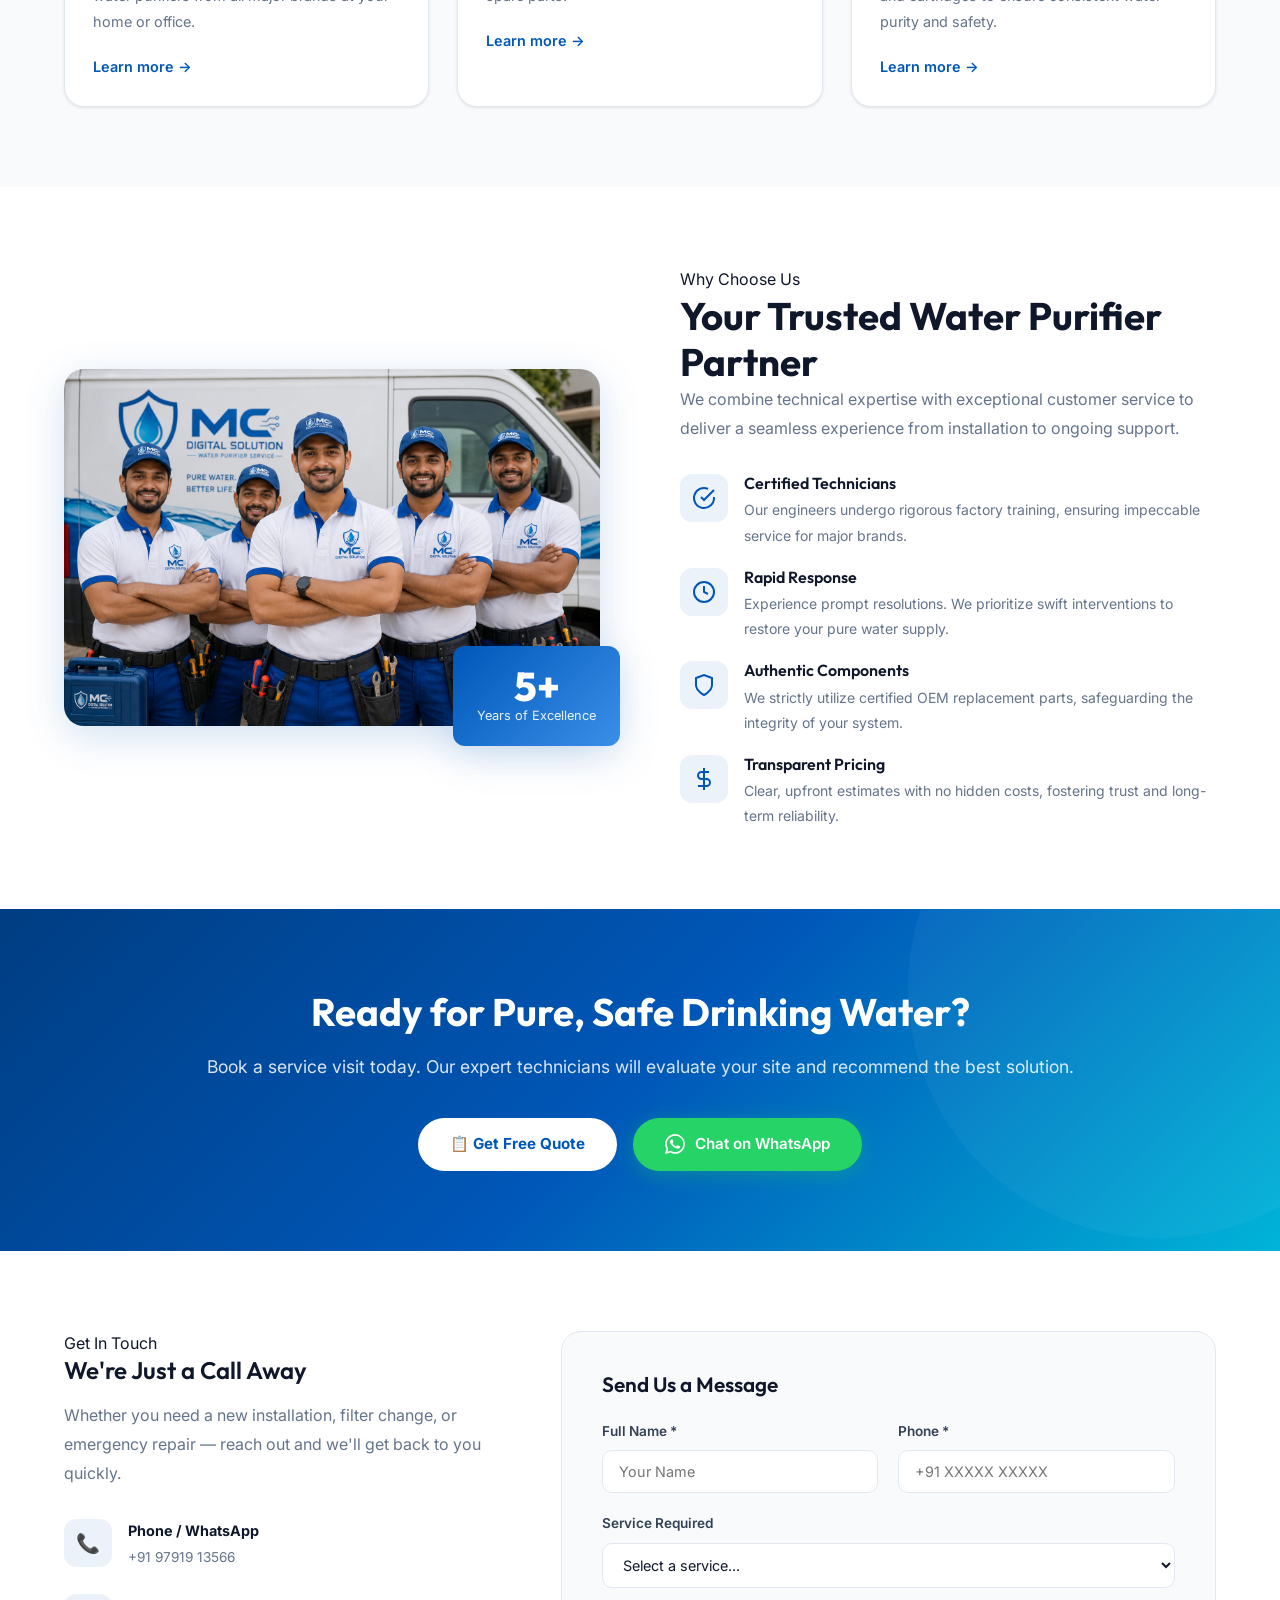
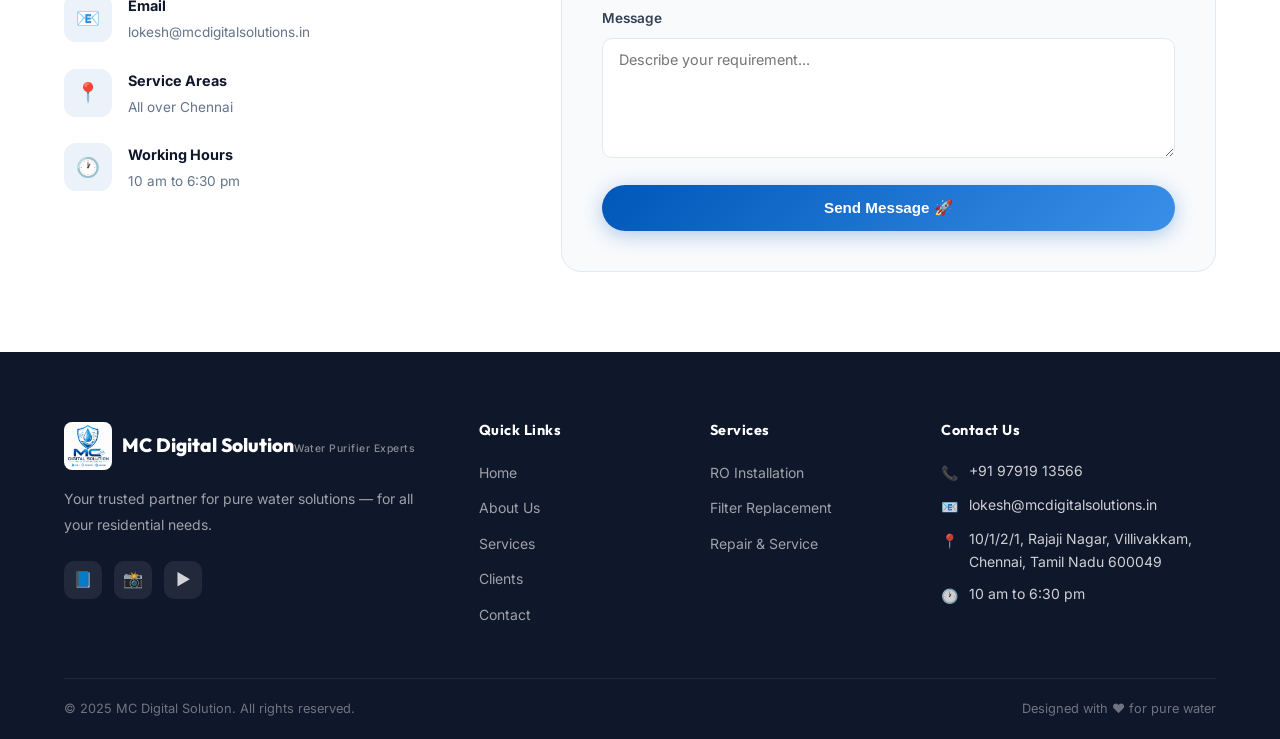
==== commit 012f43fe: "Update logo, images, and replace old pngs with jpegs" ====
--- a/index.html
+++ b/index.html
@@ -14,7 +14,7 @@
   <div class="container">
     <a href="index.html" class="logo">
       <div class="logo-icon">
-        <svg viewBox="0 0 24 24" xmlns="http://www.w3.org/2000/svg"><path d="M12 2C6.5 2 2 6.5 2 12s4.5 10 10 10 10-4.5 10-10S17.5 2 12 2zm0 18c-4.4 0-8-3.6-8-8s3.6-8 8-8 8 3.6 8 8-3.6 8-8 8zm-1-13h2v6h-2zm0 8h2v2h-2z"/></svg>
+        <img src="images/logo.jpeg" alt="MC Digital Solution Logo" />
       </div>
       <div class="logo-text">
         <span class="brand">MC Digital Solution</span>
@@ -74,7 +74,7 @@
     </div>
     <div class="services-grid" style="grid-template-columns: repeat(auto-fit, minmax(300px, 1fr));">
       <div class="service-card animate">
-        <img src="images/service-installation.png" alt="Water Purifier Installation" />
+        <img src="images/installation.jpeg" alt="Water Purifier Installation" />
         <div class="service-card-body">
           <div class="service-icon" style="color:white;"><svg width="24" height="24" viewBox="0 0 24 24" fill="none" stroke="currentColor" stroke-width="2"><path d="M14.7 6.3a1 1 0 0 0 0 1.4l1.6 1.6a1 1 0 0 0 1.4 0l3.77-3.77a6 6 0 0 1-7.94 7.94l-6.91 6.91a2.12 2.12 0 0 1-3-3l6.91-6.91a6 6 0 0 1 7.94-7.94l-3.76 3.76z"/></svg></div>
           <h3>Installation</h3>
@@ -83,7 +83,7 @@
         </div>
       </div>
       <div class="service-card animate">
-        <img src="images/service-repair.png" alt="Water Purifier Repair" />
+        <img src="images/repair.jpeg" alt="Water Purifier Repair" />
         <div class="service-card-body">
           <div class="service-icon" style="color:white;"><svg width="24" height="24" viewBox="0 0 24 24" fill="none" stroke="currentColor" stroke-width="2"><circle cx="12" cy="12" r="3"></circle><path d="M19.4 15a1.65 1.65 0 0 0 .33 1.82l.06.06a2 2 0 0 1 0 2.83 2 2 0 0 1-2.83 0l-.06-.06a1.65 1.65 0 0 0-1.82-.33 1.65 1.65 0 0 0-1 1.51V21a2 2 0 0 1-2 2 2 2 0 0 1-2-2v-.09A1.65 1.65 0 0 0 9 19.4a1.65 1.65 0 0 0-1.82.33l-.06.06a2 2 0 0 1-2.83 0 2 2 0 0 1 0-2.83l.06-.06a1.65 1.65 0 0 0 .33-1.82 1.65 1.65 0 0 0-1.51-1H3a2 2 0 0 1-2-2 2 2 0 0 1 2-2h.09A1.65 1.65 0 0 0 4.6 9a1.65 1.65 0 0 0-.33-1.82l-.06-.06a2 2 0 0 1 0-2.83 2 2 0 0 1 2.83 0l.06.06a1.65 1.65 0 0 0 1.82.33H9a1.65 1.65 0 0 0 1-1.51V3a2 2 0 0 1 2-2 2 2 0 0 1 2 2v.09a1.65 1.65 0 0 0 1 1.51 1.65 1.65 0 0 0 1.82-.33l.06-.06a2 2 0 0 1 2.83 0 2 2 0 0 1 0 2.83l-.06.06a1.65 1.65 0 0 0-.33 1.82V9a1.65 1.65 0 0 0 1.51 1H21a2 2 0 0 1 2 2 2 2 0 0 1-2 2h-.09a1.65 1.65 0 0 0-1.51 1z"></path></svg></div>
           <h3>Repair & Maintenance</h3>
@@ -109,7 +109,7 @@
   <div class="container">
     <div class="why-us-content">
       <div class="why-us-image animate">
-        <img src="images/about-team.png" alt="MC Digital Solution Team" />
+        <img src="images/about-team.jpeg" alt="MC Digital Solution Team" />
         <div class="experience-badge">
           <div class="years">5+</div>
           <div class="text">Years of Excellence</div>
@@ -200,7 +200,7 @@
       </div>
       <div class="contact-form animate">
         <h3 style="font-size:1.3rem;margin-bottom:24px;color:var(--gray-900);">Send Us a Message</h3>
-        <form id="contactForm" action="https://formspree.io/f/your_form_id_here" method="POST">
+        <form id="contactForm" action="https://formspree.io/f/xykoeqgg" method="POST" onsubmit="handleSubmit(event)">
           <div class="form-row">
             <div class="form-group"><label for="name">Full Name *</label><input type="text" id="name" name="name" placeholder="Your Name" required /></div>
             <div class="form-group"><label for="phone">Phone *</label><input type="tel" id="phone" name="phone" placeholder="+91 XXXXX XXXXX" required /></div>
@@ -230,7 +230,7 @@
       <div class="footer-grid">
         <div class="footer-brand">
           <a href="index.html" class="logo">
-            <div class="logo-icon"><svg viewBox="0 0 24 24"><path d="M12 2C6.5 2 2 6.5 2 12s4.5 10 10 10 10-4.5 10-10S17.5 2 12 2zm0 18c-4.4 0-8-3.6-8-8s3.6-8 8-8 8 3.6 8 8-3.6 8-8 8zm-1-13h2v6h-2zm0 8h2v2h-2z" fill="white"/></svg></div>
+            <div class="logo-icon"><img src="images/logo.jpeg" alt="Logo" /></div>
             <div class="logo-text"><span class="brand">MC Digital Solution</span><span class="tagline">Water Purifier Experts</span></div>
           </a>
           <p>Your trusted partner for pure water solutions — for all your residential needs.</p>
--- a/css/style.css
+++ b/css/style.css
@@ -210,19 +210,19 @@
 }
 
 .logo-icon {
-  width: 42px;
-  height: 42px;
-  background: linear-gradient(135deg, var(--primary), var(--accent));
-  border-radius: 10px;
+  width: 48px;
+  height: 48px;
   display: flex;
   align-items: center;
   justify-content: center;
-}
-
-.logo-icon svg {
-  width: 24px;
-  height: 24px;
-  fill: white;
+  overflow: hidden;
+  border-radius: 8px;
+}
+
+.logo-icon img {
+  width: 100%;
+  height: 100%;
+  object-fit: cover;
 }
 
 .logo-text .brand {
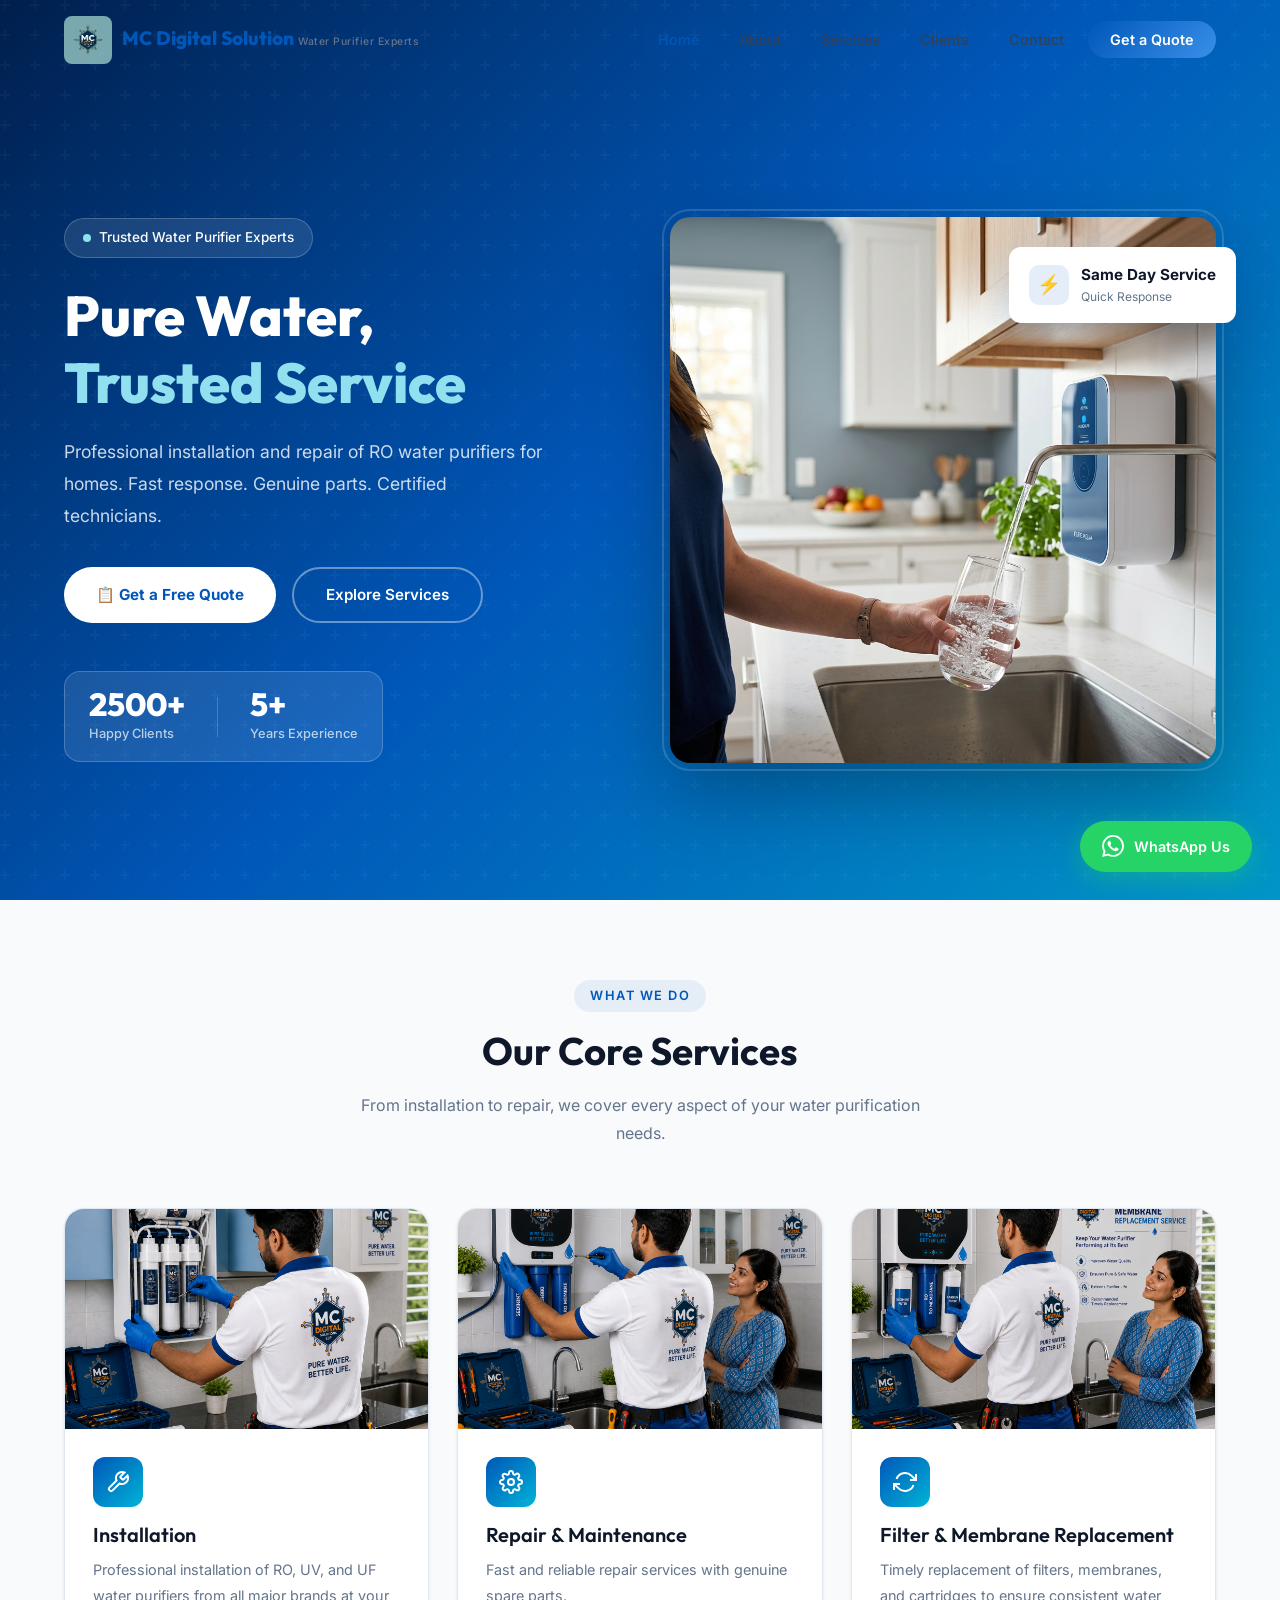
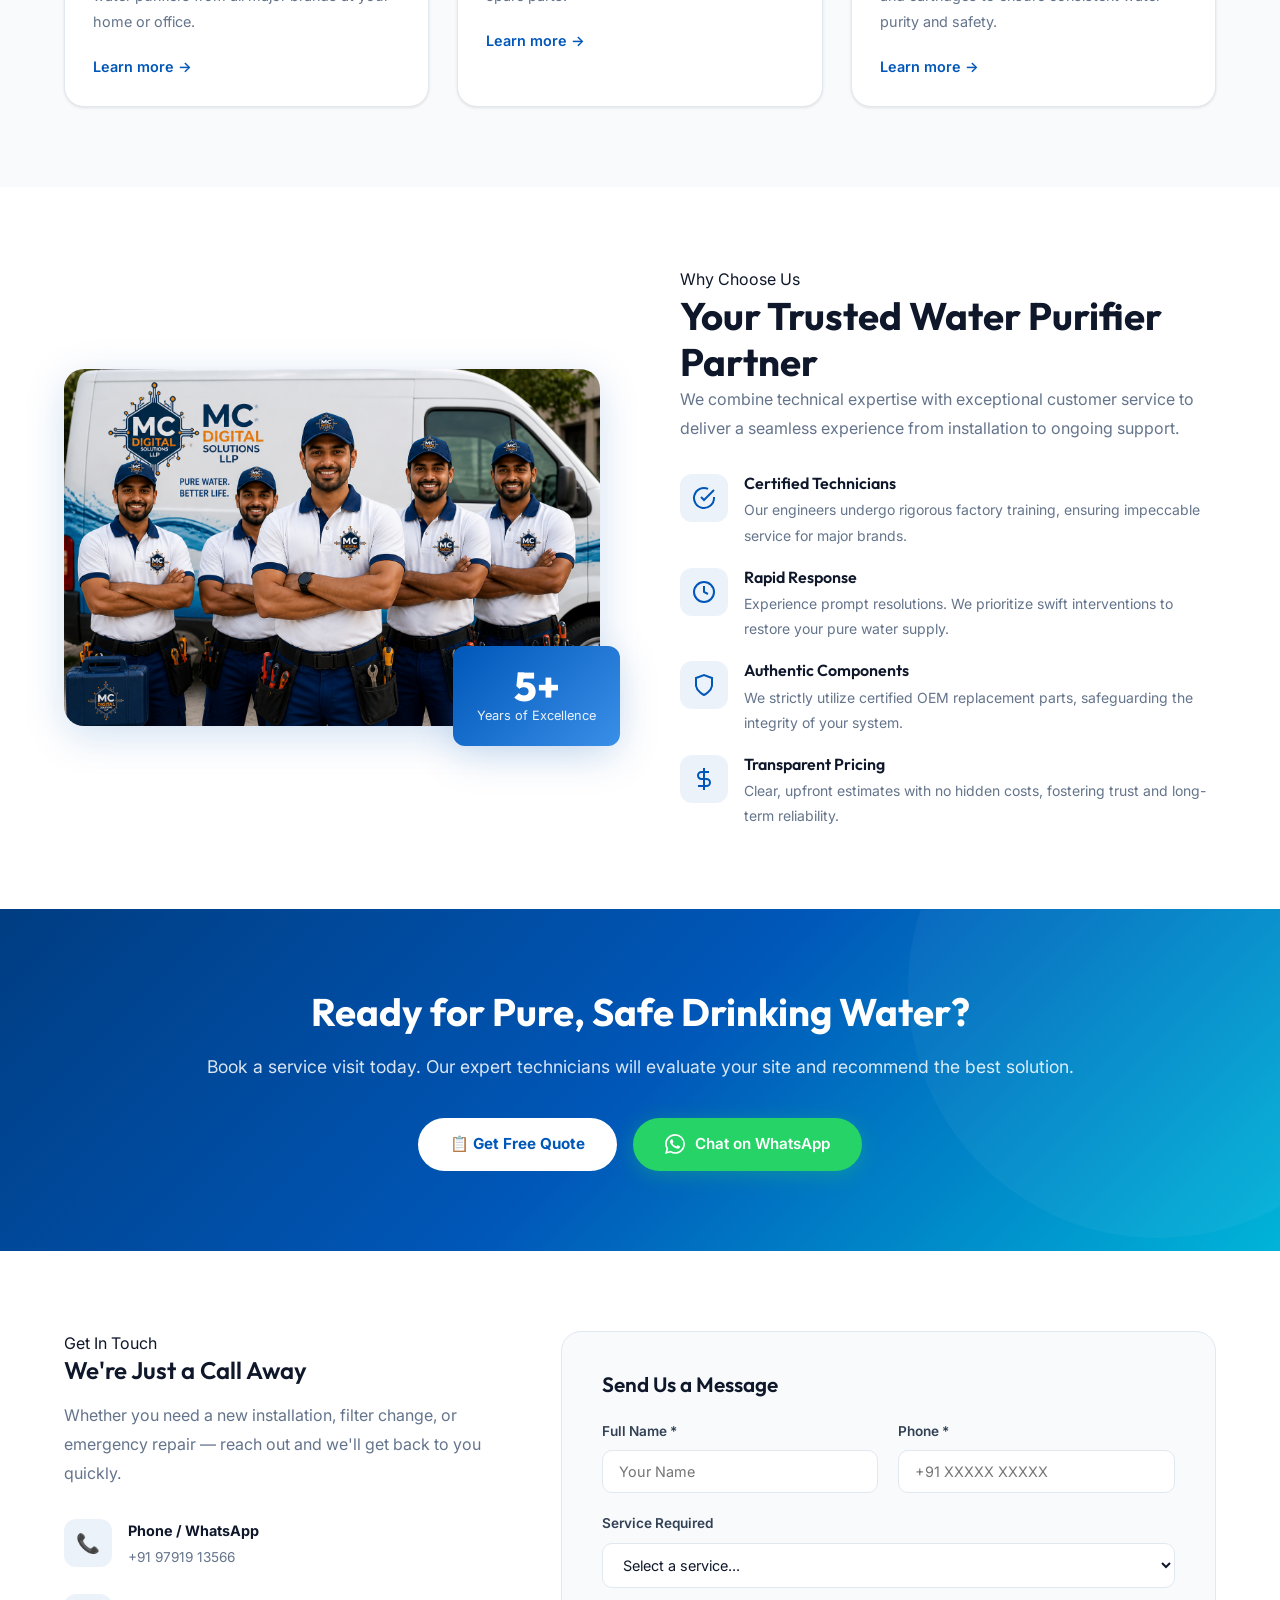
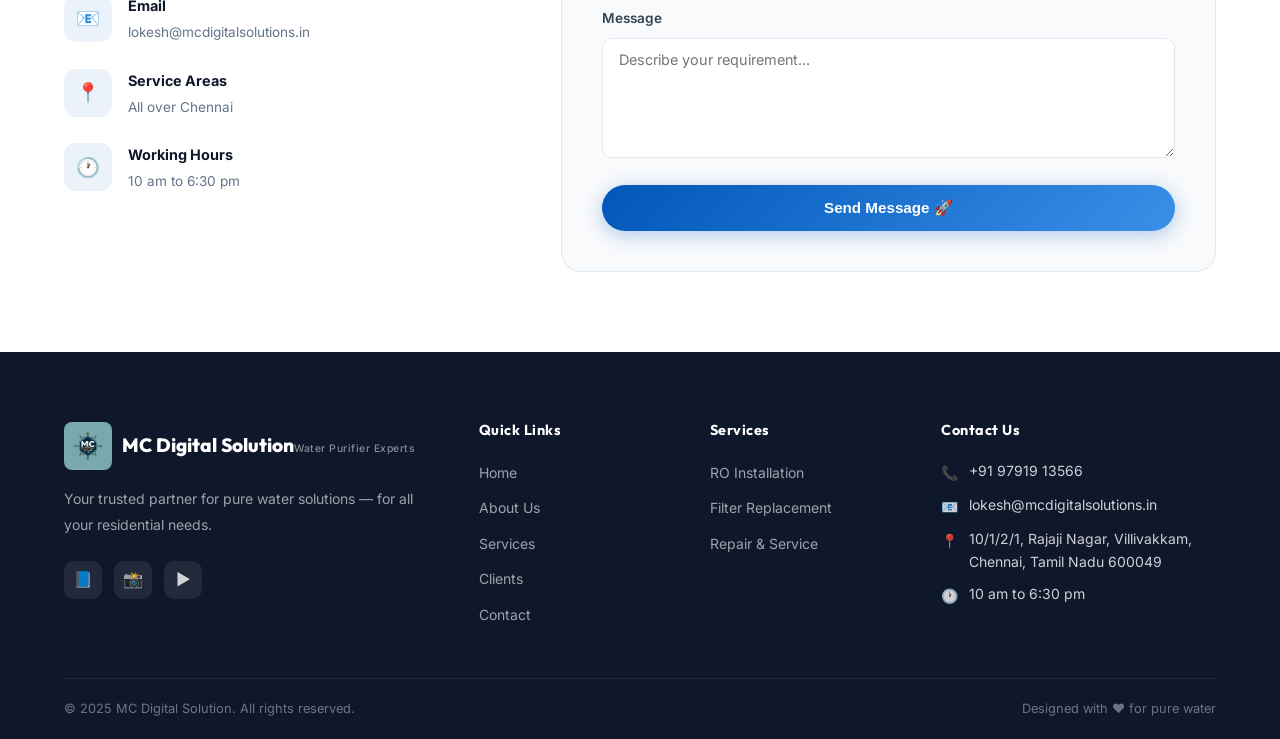
==== commit 5c9e3e0e: "Update images and logo, remove placeholder divs for services" ====
--- a/index.html
+++ b/index.html
@@ -14,7 +14,7 @@
   <div class="container">
     <a href="index.html" class="logo">
       <div class="logo-icon">
-        <img src="images/logo.jpeg" alt="MC Digital Solution Logo" />
+        <img src="images/mcdigitalsolutions LOGO.jpeg" alt="MC Digital Solution Logo" />
       </div>
       <div class="logo-text">
         <span class="brand">MC Digital Solution</span>
@@ -74,7 +74,7 @@
     </div>
     <div class="services-grid" style="grid-template-columns: repeat(auto-fit, minmax(300px, 1fr));">
       <div class="service-card animate">
-        <img src="images/installation.jpeg" alt="Water Purifier Installation" />
+        <img src="images/installation.png" alt="Water Purifier Installation" />
         <div class="service-card-body">
           <div class="service-icon" style="color:white;"><svg width="24" height="24" viewBox="0 0 24 24" fill="none" stroke="currentColor" stroke-width="2"><path d="M14.7 6.3a1 1 0 0 0 0 1.4l1.6 1.6a1 1 0 0 0 1.4 0l3.77-3.77a6 6 0 0 1-7.94 7.94l-6.91 6.91a2.12 2.12 0 0 1-3-3l6.91-6.91a6 6 0 0 1 7.94-7.94l-3.76 3.76z"/></svg></div>
           <h3>Installation</h3>
@@ -83,7 +83,7 @@
         </div>
       </div>
       <div class="service-card animate">
-        <img src="images/repair.jpeg" alt="Water Purifier Repair" />
+        <img src="images/repair.png" alt="Water Purifier Repair" />
         <div class="service-card-body">
           <div class="service-icon" style="color:white;"><svg width="24" height="24" viewBox="0 0 24 24" fill="none" stroke="currentColor" stroke-width="2"><circle cx="12" cy="12" r="3"></circle><path d="M19.4 15a1.65 1.65 0 0 0 .33 1.82l.06.06a2 2 0 0 1 0 2.83 2 2 0 0 1-2.83 0l-.06-.06a1.65 1.65 0 0 0-1.82-.33 1.65 1.65 0 0 0-1 1.51V21a2 2 0 0 1-2 2 2 2 0 0 1-2-2v-.09A1.65 1.65 0 0 0 9 19.4a1.65 1.65 0 0 0-1.82.33l-.06.06a2 2 0 0 1-2.83 0 2 2 0 0 1 0-2.83l.06-.06a1.65 1.65 0 0 0 .33-1.82 1.65 1.65 0 0 0-1.51-1H3a2 2 0 0 1-2-2 2 2 0 0 1 2-2h.09A1.65 1.65 0 0 0 4.6 9a1.65 1.65 0 0 0-.33-1.82l-.06-.06a2 2 0 0 1 0-2.83 2 2 0 0 1 2.83 0l.06.06a1.65 1.65 0 0 0 1.82.33H9a1.65 1.65 0 0 0 1-1.51V3a2 2 0 0 1 2-2 2 2 0 0 1 2 2v.09a1.65 1.65 0 0 0 1 1.51 1.65 1.65 0 0 0 1.82-.33l.06-.06a2 2 0 0 1 2.83 0 2 2 0 0 1 0 2.83l-.06.06a1.65 1.65 0 0 0-.33 1.82V9a1.65 1.65 0 0 0 1.51 1H21a2 2 0 0 1 2 2 2 2 0 0 1-2 2h-.09a1.65 1.65 0 0 0-1.51 1z"></path></svg></div>
           <h3>Repair & Maintenance</h3>
@@ -92,7 +92,7 @@
         </div>
       </div>
       <div class="service-card animate">
-        <div style="height: 220px; background: linear-gradient(135deg,var(--primary),var(--accent)); display: flex; align-items: center; justify-content: center;"><svg width="64" height="64" viewBox="0 0 24 24" fill="none" stroke="white" stroke-width="1.5"><path d="M12 2.69l5.66 5.66a8 8 0 1 1-11.31 0z"></path></svg></div>
+        <img src="images/filter.png" alt="Filter & Membrane Replacement" />
         <div class="service-card-body">
           <div class="service-icon" style="color:white;"><svg width="24" height="24" viewBox="0 0 24 24" fill="none" stroke="currentColor" stroke-width="2"><polyline points="23 4 23 10 17 10"></polyline><polyline points="1 20 1 14 7 14"></polyline><path d="M3.51 9a9 9 0 0 1 14.85-3.36L23 10M1 14l4.64 4.36A9 9 0 0 0 20.49 15"></path></svg></div>
           <h3>Filter & Membrane Replacement</h3>
@@ -109,7 +109,7 @@
   <div class="container">
     <div class="why-us-content">
       <div class="why-us-image animate">
-        <img src="images/about-team.jpeg" alt="MC Digital Solution Team" />
+        <img src="images/home page team.png" alt="MC Digital Solution Team" />
         <div class="experience-badge">
           <div class="years">5+</div>
           <div class="text">Years of Excellence</div>
@@ -230,7 +230,7 @@
       <div class="footer-grid">
         <div class="footer-brand">
           <a href="index.html" class="logo">
-            <div class="logo-icon"><img src="images/logo.jpeg" alt="Logo" /></div>
+            <div class="logo-icon"><img src="images/mcdigitalsolutions LOGO.jpeg" alt="Logo" /></div>
             <div class="logo-text"><span class="brand">MC Digital Solution</span><span class="tagline">Water Purifier Experts</span></div>
           </a>
           <p>Your trusted partner for pure water solutions — for all your residential needs.</p>
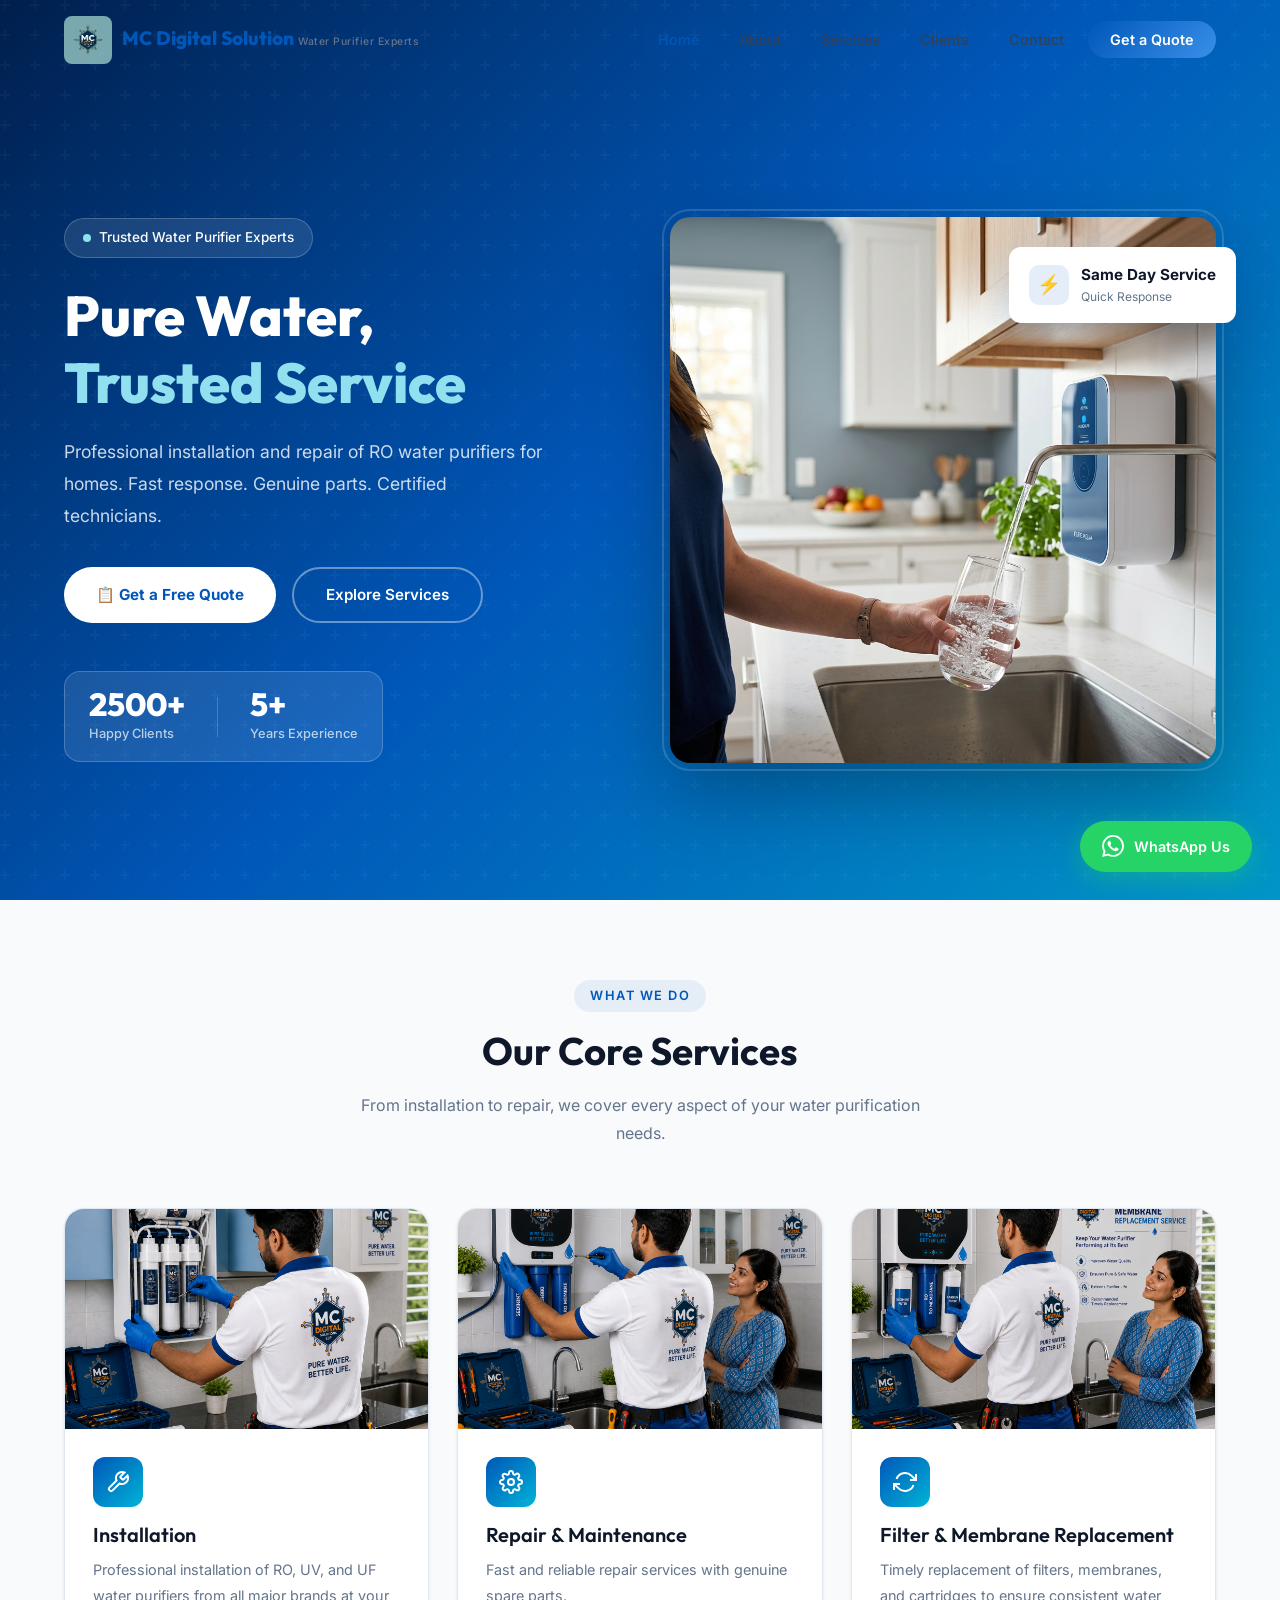
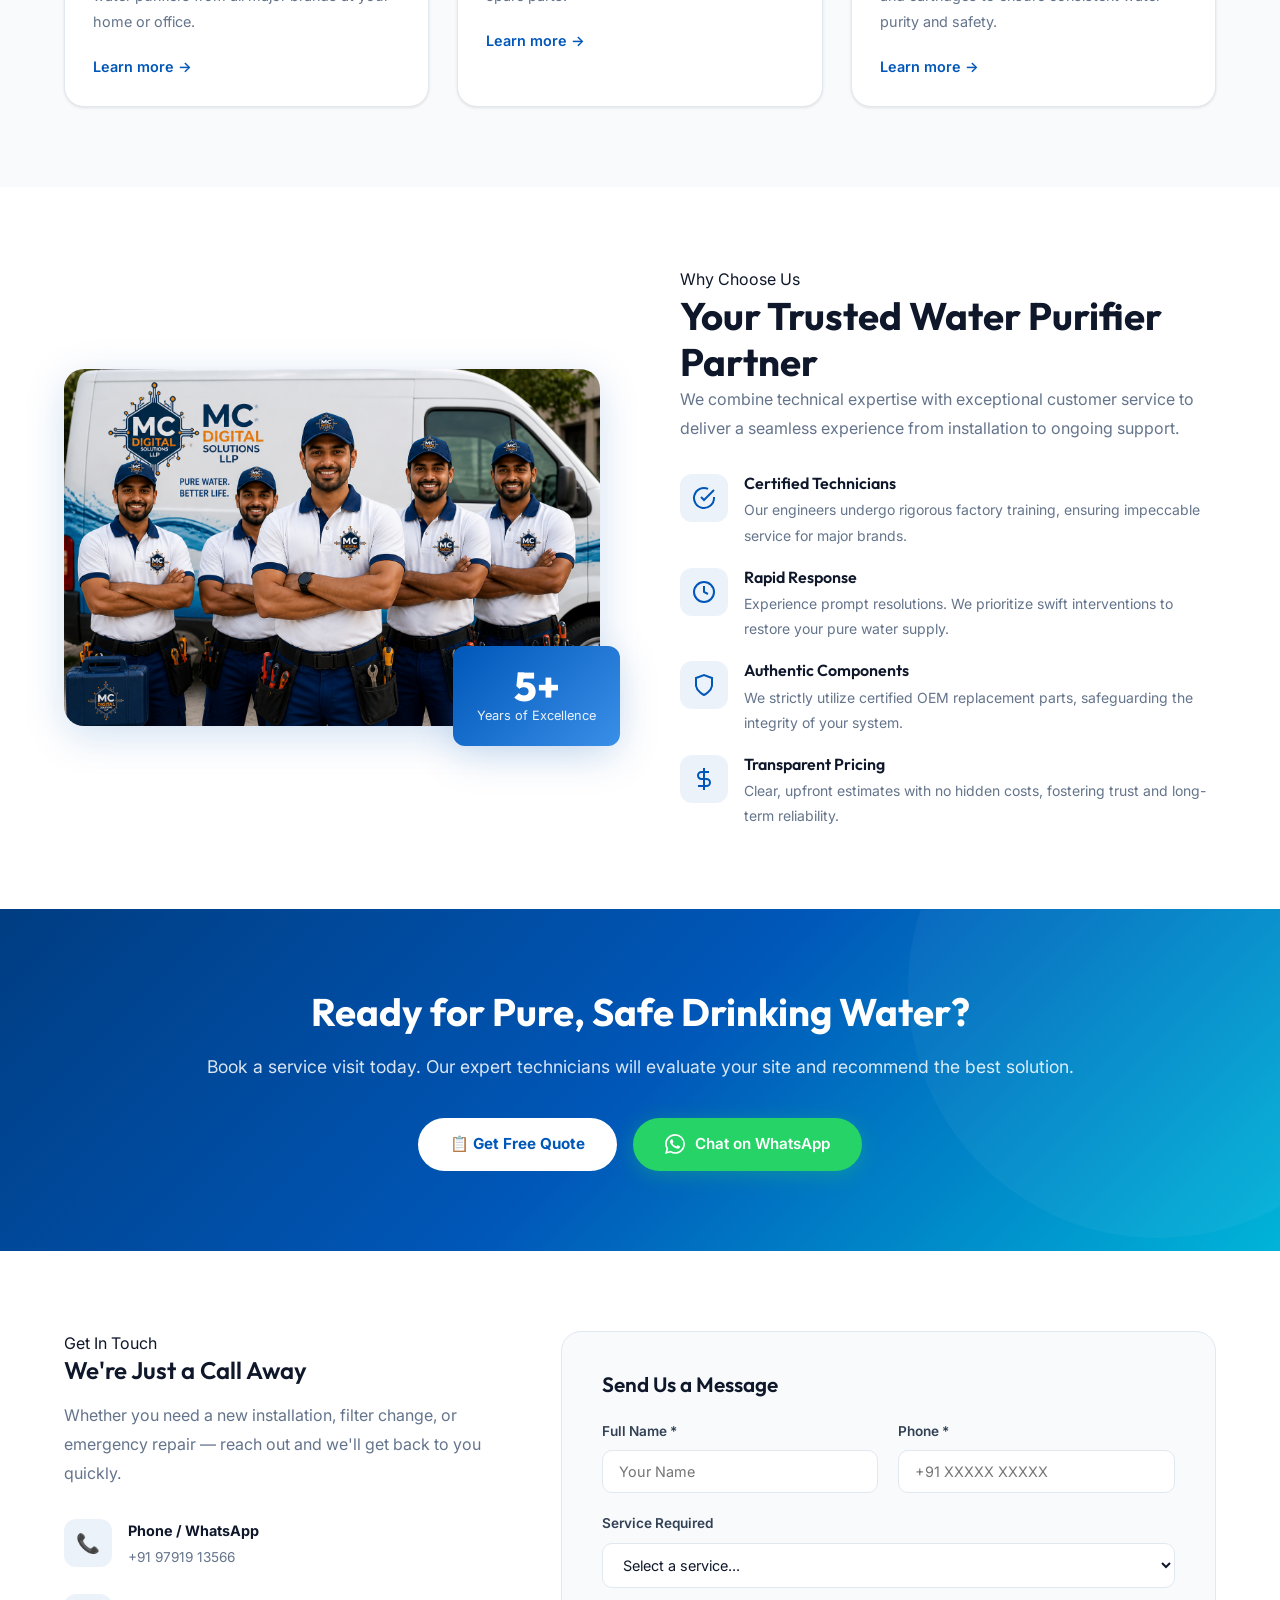
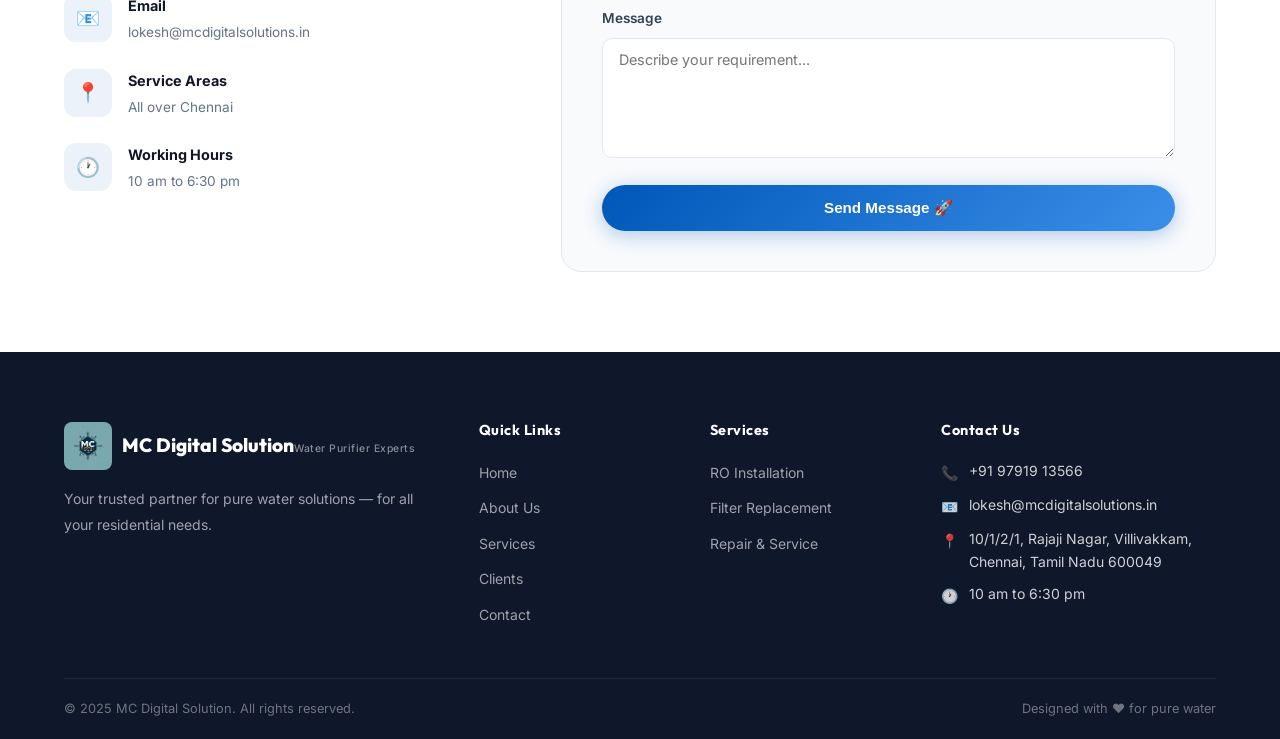
==== commit 98ee8f8a: "Remove social media links from home footer and update service call stats on clients page" ====
--- a/index.html
+++ b/index.html
@@ -234,11 +234,7 @@
             <div class="logo-text"><span class="brand">MC Digital Solution</span><span class="tagline">Water Purifier Experts</span></div>
           </a>
           <p>Your trusted partner for pure water solutions — for all your residential needs.</p>
-          <div class="social-links">
-            <a href="#" class="social-link" title="Facebook">📘</a>
-            <a href="#" class="social-link" title="Instagram">📸</a>
-            <a href="#" class="social-link" title="YouTube">▶️</a>
-          </div>
+
         </div>
         <div class="footer-col">
           <h4>Quick Links</h4>
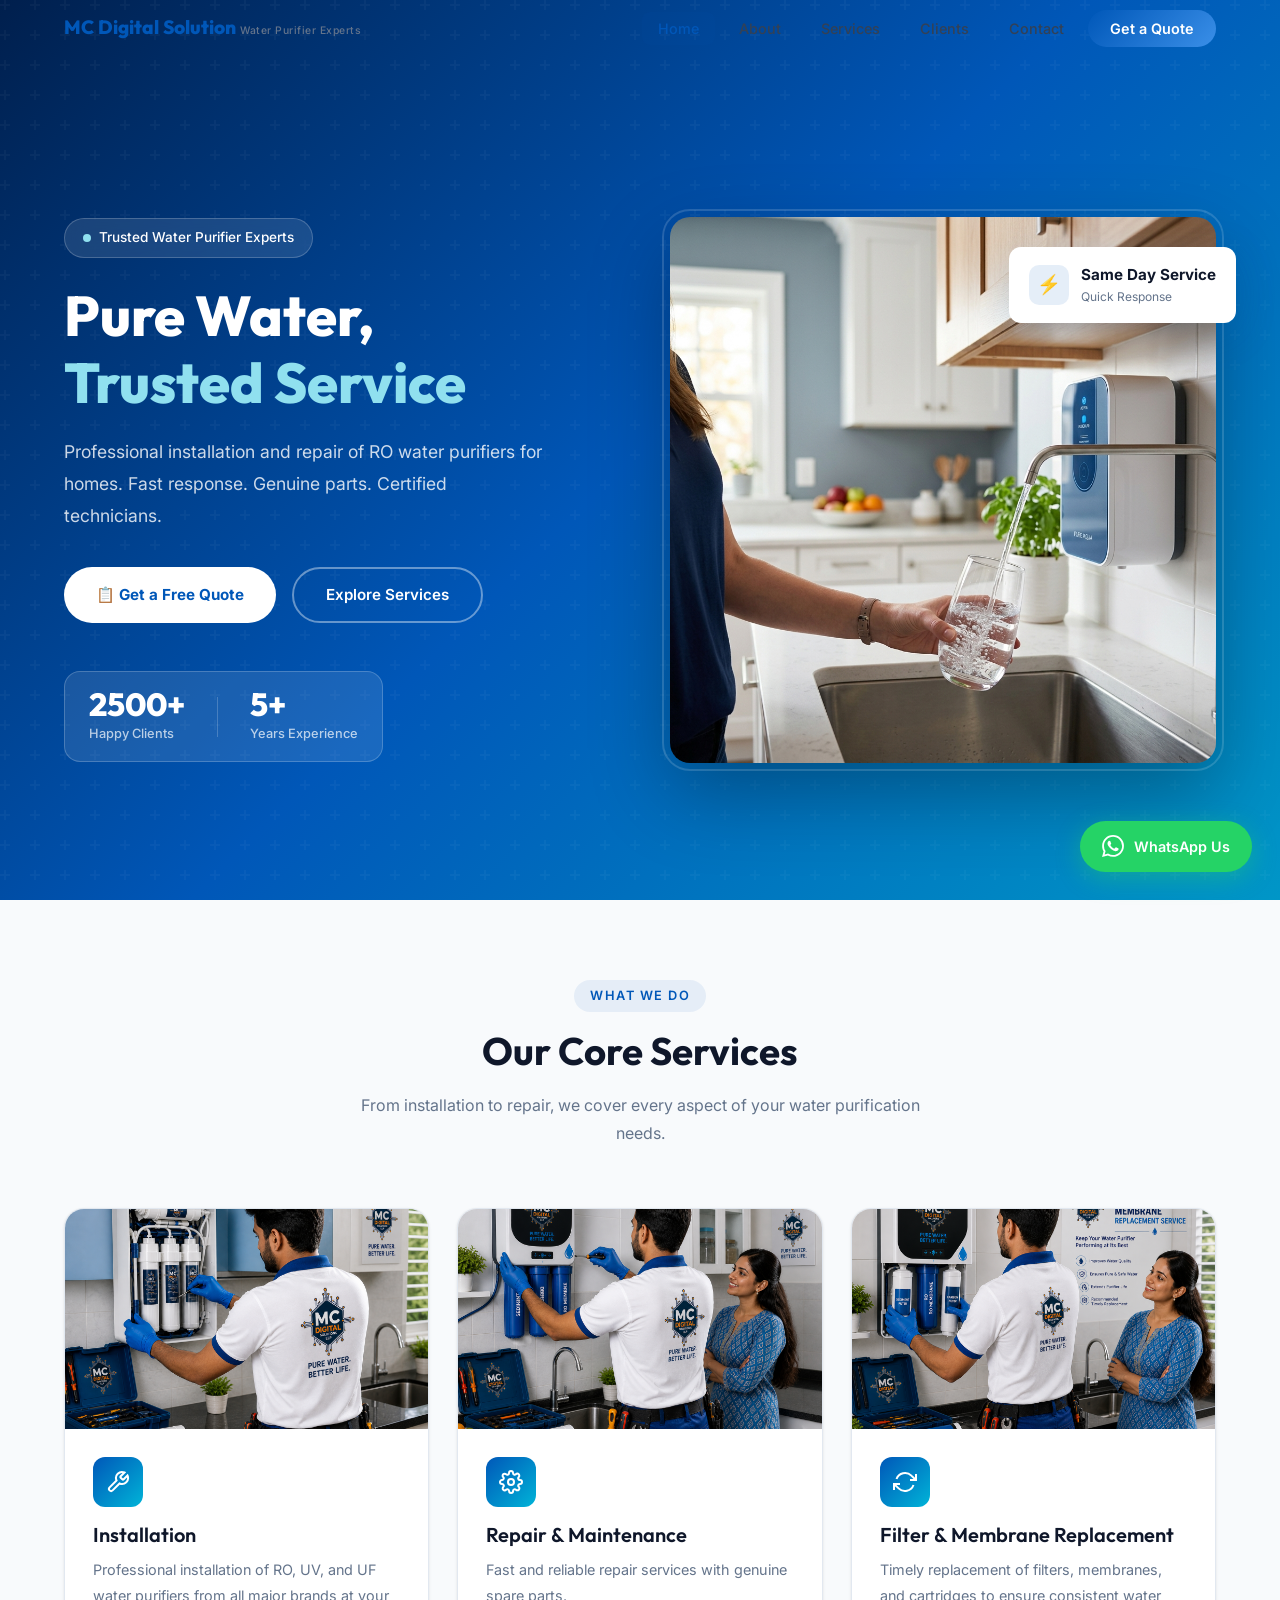
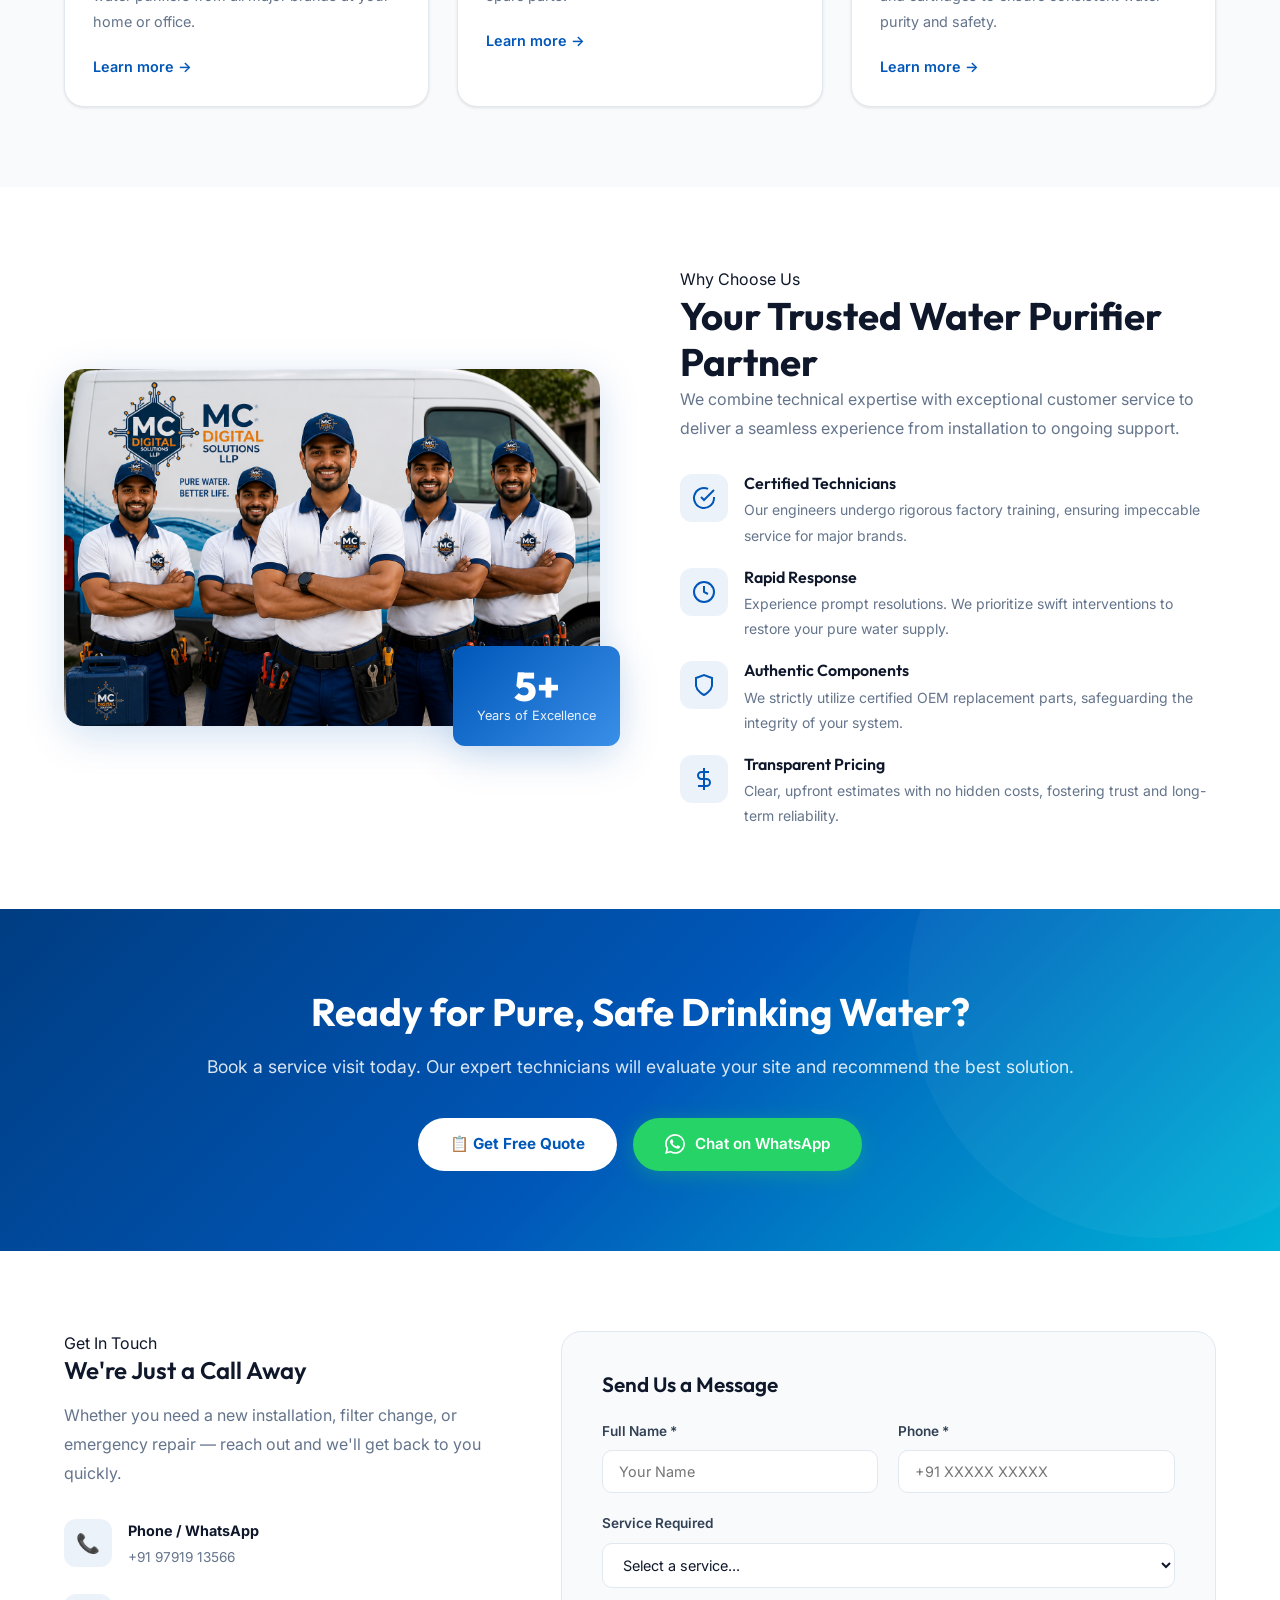
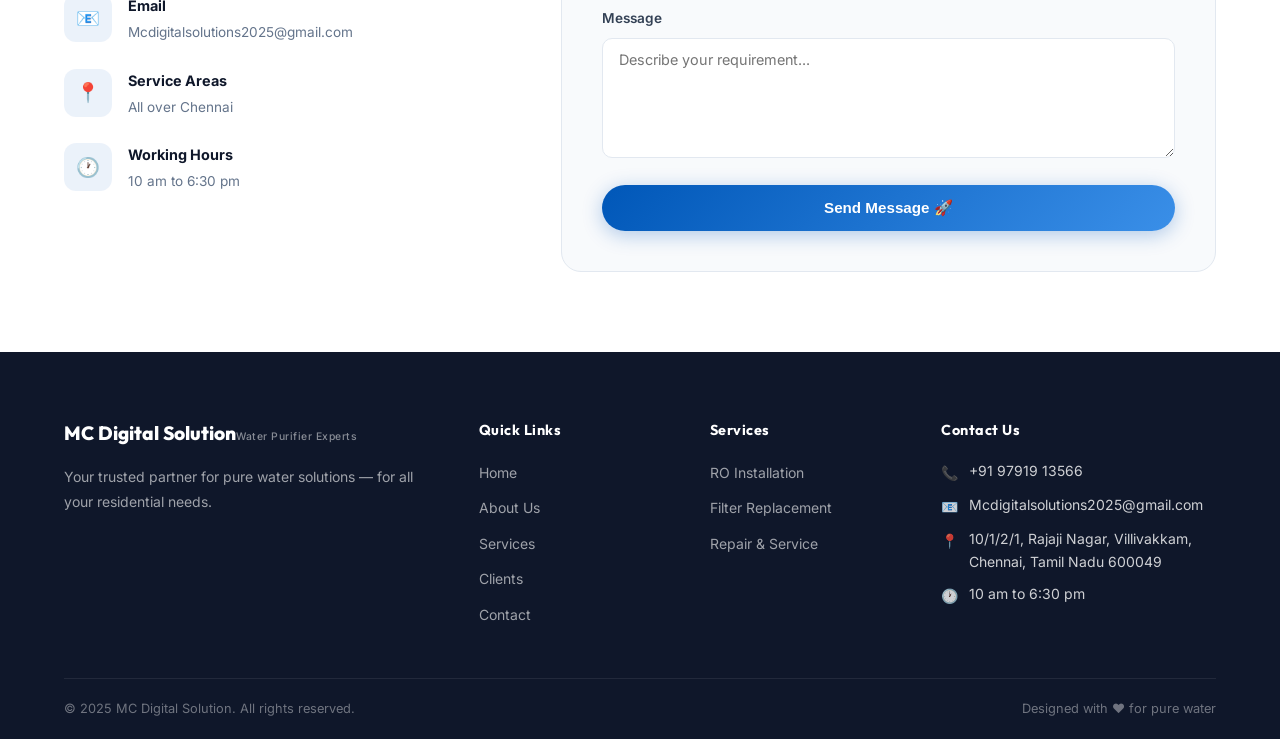
==== commit c9c88fb6: "Update logo, email, SEO, and mobile optimization" ====
--- a/index.html
+++ b/index.html
@@ -3,8 +3,9 @@
 <head>
   <meta charset="UTF-8" />
   <meta name="viewport" content="width=device-width, initial-scale=1.0" />
-  <title>MC Digital Solution – Pure Water, Trusted Service</title>
-  <meta name="description" content="MC Digital Solution provides professional water purifier installation, maintenance, and repair services for homes and offices across the region." />
+  <title>Water Purifier Service in Chennai | RO Repair & Installation - MC Digital Solution</title>
+  <meta name="description" content="Expert Water Purifier service in Chennai. We provide RO repair, installation, and maintenance for all brands. Get same-day service for RO water purifier in Chennai at best prices." />
+  <meta name="keywords" content="water purifier service, RO service in chennai, water purifier repair Chennai, RO installation, Kent RO service, Aquaguard service" />
   <link rel="stylesheet" href="css/style.css" />
 </head>
 <body>
@@ -13,9 +14,7 @@
 <nav class="navbar" id="navbar">
   <div class="container">
     <a href="index.html" class="logo">
-      <div class="logo-icon">
-        <img src="images/mcdigitalsolutions LOGO.jpeg" alt="MC Digital Solution Logo" />
-      </div>
+
       <div class="logo-text">
         <span class="brand">MC Digital Solution</span>
         <span class="tagline">Water Purifier Experts</span>
@@ -187,7 +186,7 @@
         </div>
         <div class="contact-detail">
           <div class="detail-icon">📧</div>
-          <div class="detail-text"><strong>Email</strong><span>lokesh@mcdigitalsolutions.in</span></div>
+          <div class="detail-text"><strong>Email</strong><span>Mcdigitalsolutions2025@gmail.com</span></div>
         </div>
         <div class="contact-detail">
           <div class="detail-icon">📍</div>
@@ -230,7 +229,7 @@
       <div class="footer-grid">
         <div class="footer-brand">
           <a href="index.html" class="logo">
-            <div class="logo-icon"><img src="images/mcdigitalsolutions LOGO.jpeg" alt="Logo" /></div>
+
             <div class="logo-text"><span class="brand">MC Digital Solution</span><span class="tagline">Water Purifier Experts</span></div>
           </a>
           <p>Your trusted partner for pure water solutions — for all your residential needs.</p>
@@ -258,7 +257,7 @@
           <h4>Contact Us</h4>
           <ul class="footer-contact">
             <li><span>📞</span><span>+91 97919 13566</span></li>
-            <li><span>📧</span><span>lokesh@mcdigitalsolutions.in</span></li>
+            <li><span>📧</span><span>Mcdigitalsolutions2025@gmail.com</span></li>
             <li><span>📍</span><span>10/1/2/1, Rajaji Nagar, Villivakkam, Chennai, Tamil Nadu 600049</span></li>
             <li><span>🕐</span><span>10 am to 6:30 pm</span></li>
           </ul>
--- a/css/style.css
+++ b/css/style.css
@@ -39,6 +39,7 @@
 html {
   scroll-behavior: smooth;
   font-size: 16px;
+  overflow-x: hidden;
 }
 
 body {
@@ -47,6 +48,7 @@
   background: var(--white);
   line-height: 1.6;
   overflow-x: hidden;
+  width: 100%;
 }
 
 img {
@@ -1147,6 +1149,18 @@
   .form-row {
     grid-template-columns: 1fr;
   }
+  
+  /* Fix for "right side" optimization - ensuring containers don't overflow */
+  .container {
+    padding: 0 20px;
+    width: 100%;
+    max-width: 100vw;
+    box-sizing: border-box;
+  }
+  
+  .section {
+    overflow: hidden;
+  }
 }
 
 @media (max-width: 768px) {
@@ -1158,13 +1172,36 @@
     right: 0;
     background: white;
     flex-direction: column;
-    padding: 20px;
-    box-shadow: var(--shadow-md);
-    border-top: 1px solid var(--gray-200);
+    padding: 30px 20px;
+    box-shadow: 0 10px 30px rgba(0, 0, 0, 0.1);
+    border-top: 1px solid var(--gray-100);
+    z-index: 1001;
+    gap: 15px;
+    text-align: center;
   }
 
   .nav-links.open {
     display: flex;
+    animation: slideDown 0.4s ease forwards;
+  }
+
+  .nav-links a {
+    font-size: 1.1rem;
+    padding: 12px;
+    width: 100%;
+  }
+
+  .nav-cta {
+    margin-top: 10px;
+    width: 80%;
+    margin-left: auto;
+    margin-right: auto;
+    justify-content: center;
+  }
+
+  @keyframes slideDown {
+    from { opacity: 0; transform: translateY(-10px); }
+    to { opacity: 1; transform: translateY(0); }
   }
 
   .nav-toggle {
@@ -1182,8 +1219,14 @@
   }
 
   .hero-stats {
-    flex-wrap: wrap;
+    flex-direction: column;
+    align-items: flex-start !important;
     gap: 16px;
+    width: 100% !important;
+  }
+
+  .hero-stats > div[style*="width: 1px"] {
+    display: none !important;
   }
 
   .hero-card {
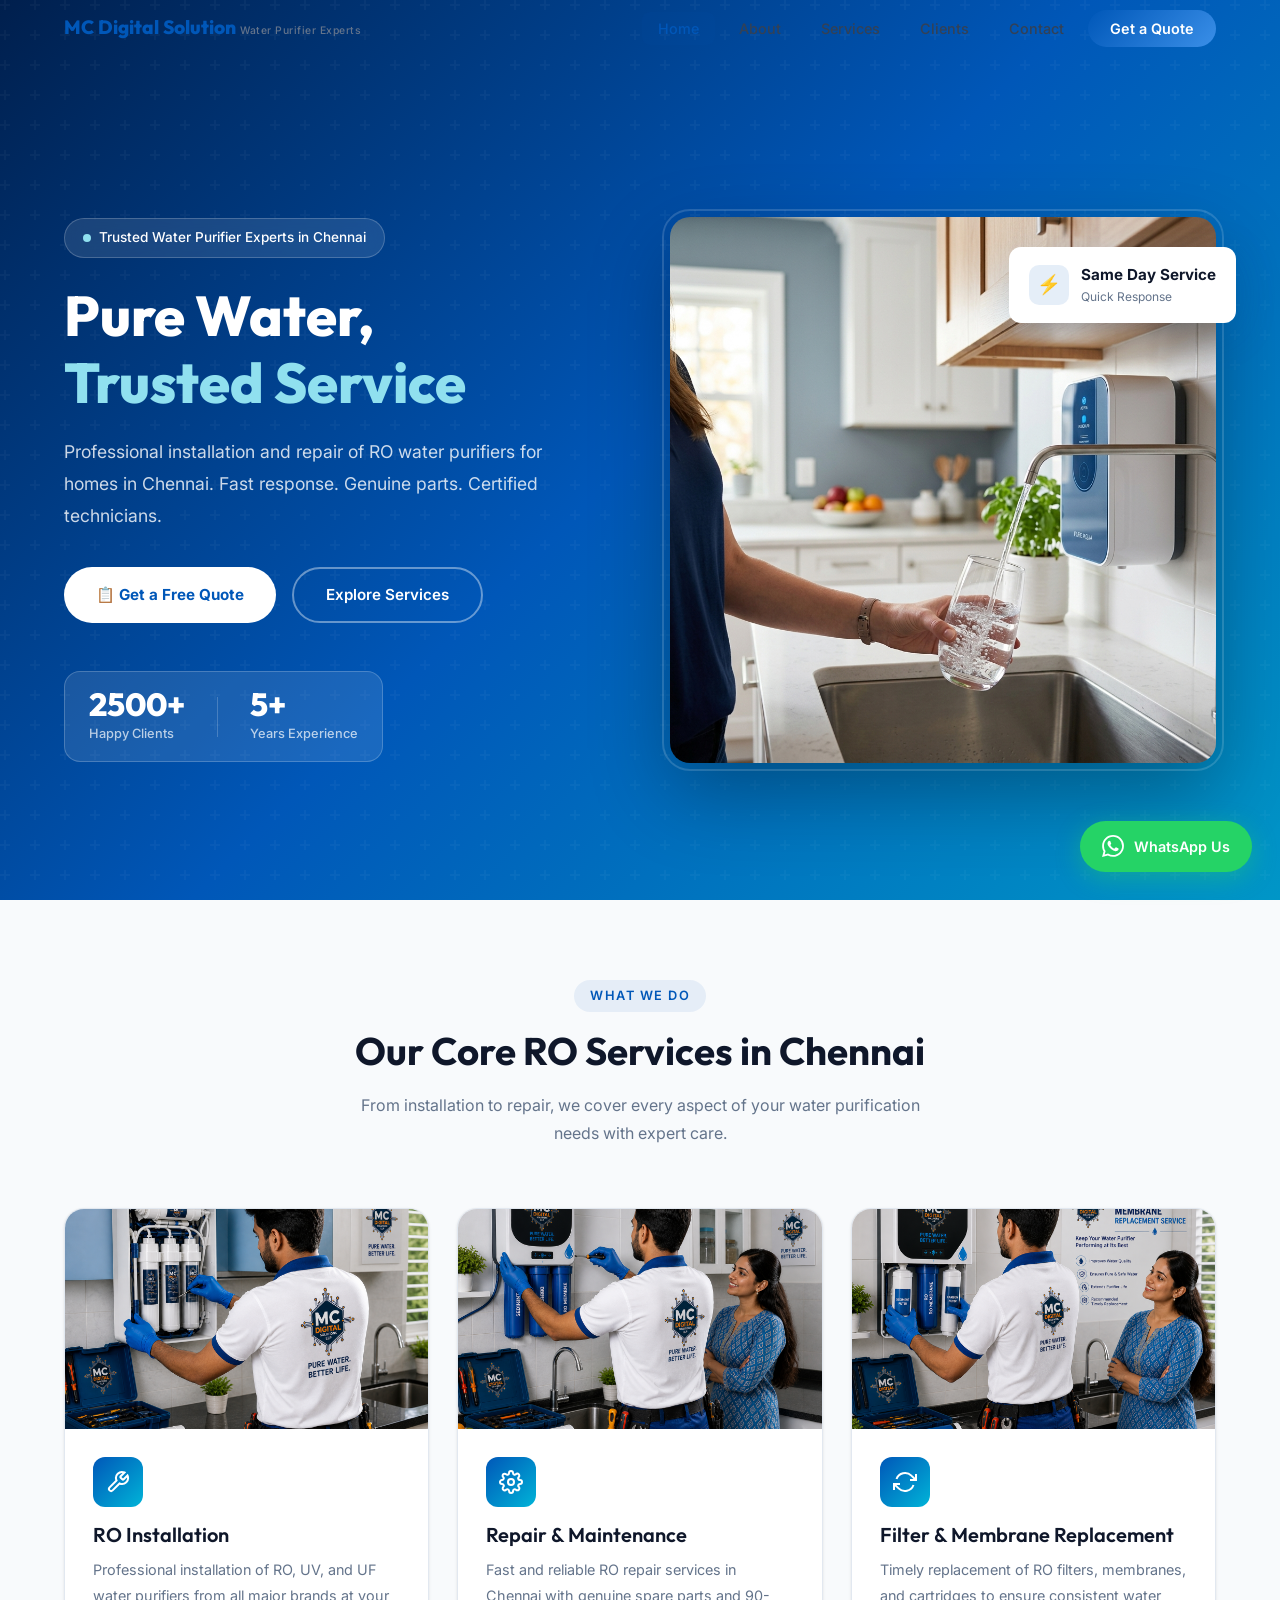
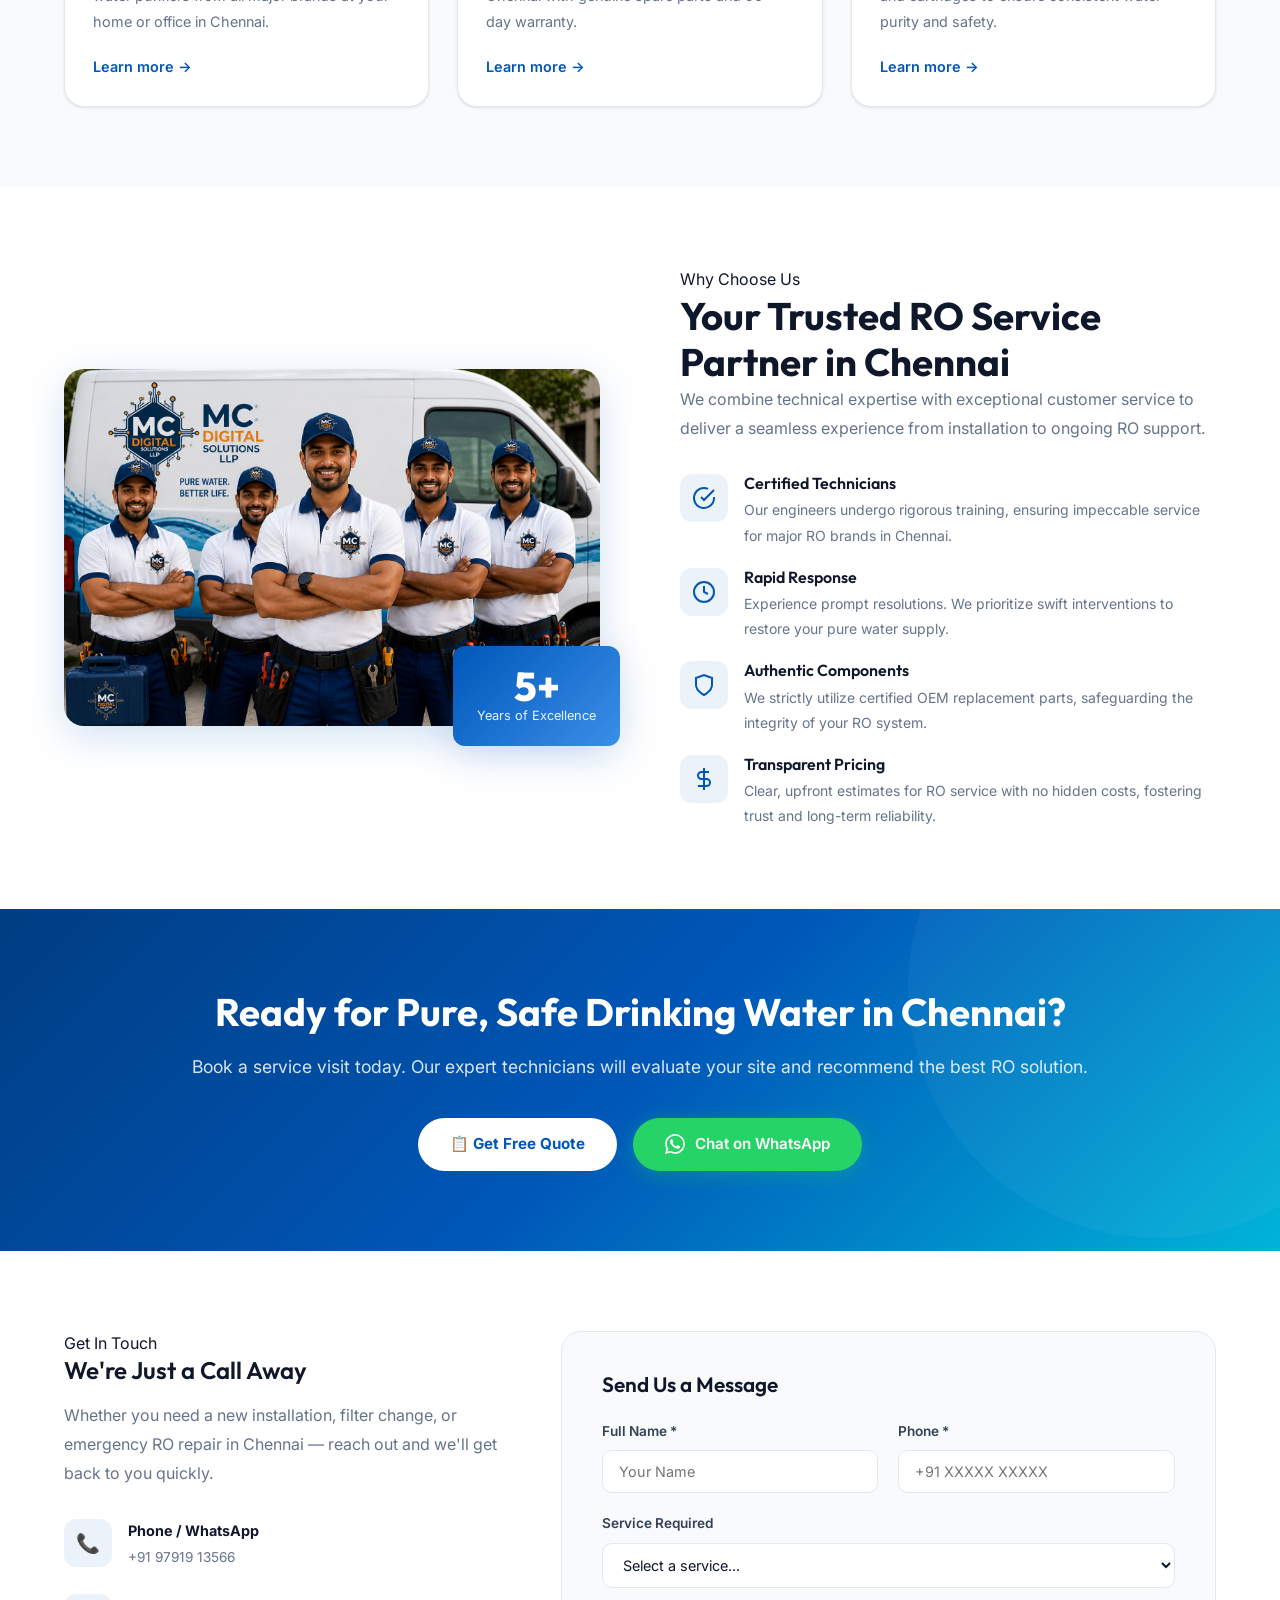
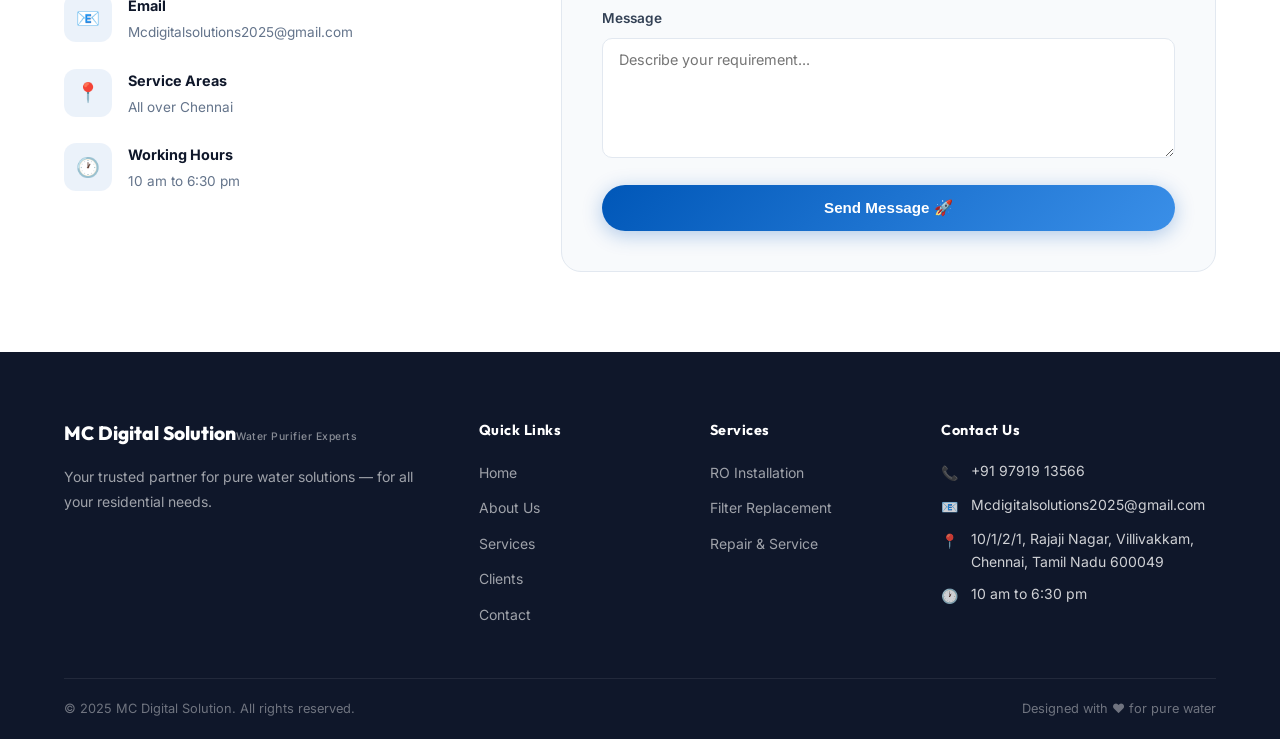
==== commit c6b837fc: "Fix mobile responsiveness on About page and optimize image layout" ====
--- a/index.html
+++ b/index.html
@@ -4,8 +4,67 @@
   <meta charset="UTF-8" />
   <meta name="viewport" content="width=device-width, initial-scale=1.0" />
   <title>Water Purifier Service in Chennai | RO Repair & Installation - MC Digital Solution</title>
-  <meta name="description" content="Expert Water Purifier service in Chennai. We provide RO repair, installation, and maintenance for all brands. Get same-day service for RO water purifier in Chennai at best prices." />
-  <meta name="keywords" content="water purifier service, RO service in chennai, water purifier repair Chennai, RO installation, Kent RO service, Aquaguard service" />
+  <meta name="description" content="Expert RO water purifier service in Chennai. Same-day repair, installation, and maintenance for Kent, Aquaguard, Pureit & all brands. Rated #1 RO service in Chennai." />
+  <meta name="keywords" content="water purifier service Chennai, RO service in chennai, water purifier repair Chennai, RO installation Chennai, RO service near me, Kent RO service Chennai, Aquaguard service Chennai, water purifier filter change" />
+  <link rel="canonical" href="https://mcdigitalsolutions.com/" />
+  
+  <!-- Open Graph / Facebook -->
+  <meta property="og:type" content="website" />
+  <meta property="og:url" content="https://mcdigitalsolutions.com/" />
+  <meta property="og:title" content="Water Purifier Service in Chennai | RO Repair & Installation" />
+  <meta property="og:description" content="Expert RO water purifier service in Chennai. Same-day repair, installation, and maintenance for all brands." />
+  <meta property="og:image" content="https://mcdigitalsolutions.com/images/hero-banner.png" />
+
+  <!-- Twitter -->
+  <meta property="twitter:card" content="summary_large_image" />
+  <meta property="twitter:url" content="https://mcdigitalsolutions.com/" />
+  <meta property="twitter:title" content="Water Purifier Service in Chennai | RO Repair & Installation" />
+  <meta property="twitter:description" content="Expert RO water purifier service in Chennai. Same-day repair, installation, and maintenance for all brands." />
+  <meta property="twitter:image" content="https://mcdigitalsolutions.com/images/hero-banner.png" />
+
+  <!-- Structured Data for Local Business -->
+  <script type="application/ld+json">
+  {
+    "@context": "https://schema.org",
+    "@type": "LocalBusiness",
+    "name": "MC Digital Solution",
+    "image": "https://mcdigitalsolutions.com/images/hero-banner.png",
+    "@id": "https://mcdigitalsolutions.com/",
+    "url": "https://mcdigitalsolutions.com/",
+    "telephone": "+919791913566",
+    "address": {
+      "@type": "PostalAddress",
+      "streetAddress": "10/1/2/1, Rajaji Nagar, Villivakkam",
+      "addressLocality": "Chennai",
+      "addressRegion": "TN",
+      "postalCode": "600049",
+      "addressCountry": "IN"
+    },
+    "geo": {
+      "@type": "GeoCoordinates",
+      "latitude": 13.1067,
+      "longitude": 80.2084
+    },
+    "openingHoursSpecification": {
+      "@type": "OpeningHoursSpecification",
+      "dayOfWeek": [
+        "Monday",
+        "Tuesday",
+        "Wednesday",
+        "Thursday",
+        "Friday",
+        "Saturday"
+      ],
+      "opens": "10:00",
+      "closes": "18:30"
+    },
+    "sameAs": [
+      "https://wa.me/919791913566"
+    ],
+    "priceRange": "₹₹"
+  }
+  </script>
+
   <link rel="stylesheet" href="css/style.css" />
 </head>
 <body>
@@ -39,9 +98,9 @@
   <div class="container">
     <div class="hero-content">
       <div class="hero-text">
-        <div class="hero-badge"><span></span> Trusted Water Purifier Experts</div>
+        <div class="hero-badge"><span></span> Trusted Water Purifier Experts in Chennai</div>
         <h1>Pure Water,<br/><em>Trusted Service</em></h1>
-        <p>Professional installation and repair of RO water purifiers for homes. Fast response. Genuine parts. Certified technicians.</p>
+        <p>Professional installation and repair of RO water purifiers for homes in Chennai. Fast response. Genuine parts. Certified technicians.</p>
         <div class="hero-buttons">
           <a href="contact.html" class="btn btn-white">📋 Get a Free Quote</a>
           <a href="services.html" class="btn btn-outline" style="color:white;border-color:rgba(255,255,255,0.4);">Explore Services</a>
@@ -53,7 +112,7 @@
         </div>
       </div>
       <div class="hero-image">
-        <img src="images/hero-banner.png" alt="Water Purifier Service" />
+        <img src="images/hero-banner.png" alt="Best Water Purifier Service in Chennai" />
         <div class="hero-card card-2">
           <div class="icon blue">⚡</div>
           <div class="card-text"><div class="value">Same Day Service</div><div class="sub">Quick Response</div></div>
@@ -68,34 +127,34 @@
   <div class="container">
     <div class="section-header animate">
       <div class="badge">What We Do</div>
-      <h2>Our Core Services</h2>
-      <p>From installation to repair, we cover every aspect of your water purification needs.</p>
+      <h2>Our Core RO Services in Chennai</h2>
+      <p>From installation to repair, we cover every aspect of your water purification needs with expert care.</p>
     </div>
     <div class="services-grid" style="grid-template-columns: repeat(auto-fit, minmax(300px, 1fr));">
       <div class="service-card animate">
-        <img src="images/installation.png" alt="Water Purifier Installation" />
+        <img src="images/installation.png" alt="RO Water Purifier Installation Chennai" />
         <div class="service-card-body">
           <div class="service-icon" style="color:white;"><svg width="24" height="24" viewBox="0 0 24 24" fill="none" stroke="currentColor" stroke-width="2"><path d="M14.7 6.3a1 1 0 0 0 0 1.4l1.6 1.6a1 1 0 0 0 1.4 0l3.77-3.77a6 6 0 0 1-7.94 7.94l-6.91 6.91a2.12 2.12 0 0 1-3-3l6.91-6.91a6 6 0 0 1 7.94-7.94l-3.76 3.76z"/></svg></div>
-          <h3>Installation</h3>
-          <p>Professional installation of RO, UV, and UF water purifiers from all major brands at your home or office.</p>
+          <h3>RO Installation</h3>
+          <p>Professional installation of RO, UV, and UF water purifiers from all major brands at your home or office in Chennai.</p>
           <a href="services.html" class="service-link">Learn more →</a>
         </div>
       </div>
       <div class="service-card animate">
-        <img src="images/repair.png" alt="Water Purifier Repair" />
+        <img src="images/repair.png" alt="Water Purifier Repair Chennai" />
         <div class="service-card-body">
           <div class="service-icon" style="color:white;"><svg width="24" height="24" viewBox="0 0 24 24" fill="none" stroke="currentColor" stroke-width="2"><circle cx="12" cy="12" r="3"></circle><path d="M19.4 15a1.65 1.65 0 0 0 .33 1.82l.06.06a2 2 0 0 1 0 2.83 2 2 0 0 1-2.83 0l-.06-.06a1.65 1.65 0 0 0-1.82-.33 1.65 1.65 0 0 0-1 1.51V21a2 2 0 0 1-2 2 2 2 0 0 1-2-2v-.09A1.65 1.65 0 0 0 9 19.4a1.65 1.65 0 0 0-1.82.33l-.06.06a2 2 0 0 1-2.83 0 2 2 0 0 1 0-2.83l.06-.06a1.65 1.65 0 0 0 .33-1.82 1.65 1.65 0 0 0-1.51-1H3a2 2 0 0 1-2-2 2 2 0 0 1 2-2h.09A1.65 1.65 0 0 0 4.6 9a1.65 1.65 0 0 0-.33-1.82l-.06-.06a2 2 0 0 1 0-2.83 2 2 0 0 1 2.83 0l.06.06a1.65 1.65 0 0 0 1.82.33H9a1.65 1.65 0 0 0 1-1.51V3a2 2 0 0 1 2-2 2 2 0 0 1 2 2v.09a1.65 1.65 0 0 0 1 1.51 1.65 1.65 0 0 0 1.82-.33l.06-.06a2 2 0 0 1 2.83 0 2 2 0 0 1 0 2.83l-.06.06a1.65 1.65 0 0 0-.33 1.82V9a1.65 1.65 0 0 0 1.51 1H21a2 2 0 0 1 2 2 2 2 0 0 1-2 2h-.09a1.65 1.65 0 0 0-1.51 1z"></path></svg></div>
           <h3>Repair & Maintenance</h3>
-          <p>Fast and reliable repair services with genuine spare parts.</p>
+          <p>Fast and reliable RO repair services in Chennai with genuine spare parts and 90-day warranty.</p>
           <a href="services.html" class="service-link">Learn more →</a>
         </div>
       </div>
       <div class="service-card animate">
-        <img src="images/filter.png" alt="Filter & Membrane Replacement" />
+        <img src="images/filter.png" alt="RO Filter Replacement Chennai" />
         <div class="service-card-body">
           <div class="service-icon" style="color:white;"><svg width="24" height="24" viewBox="0 0 24 24" fill="none" stroke="currentColor" stroke-width="2"><polyline points="23 4 23 10 17 10"></polyline><polyline points="1 20 1 14 7 14"></polyline><path d="M3.51 9a9 9 0 0 1 14.85-3.36L23 10M1 14l4.64 4.36A9 9 0 0 0 20.49 15"></path></svg></div>
           <h3>Filter & Membrane Replacement</h3>
-          <p>Timely replacement of filters, membranes, and cartridges to ensure consistent water purity and safety.</p>
+          <p>Timely replacement of RO filters, membranes, and cartridges to ensure consistent water purity and safety.</p>
           <a href="services.html" class="service-link">Learn more →</a>
         </div>
       </div>
@@ -108,7 +167,7 @@
   <div class="container">
     <div class="why-us-content">
       <div class="why-us-image animate">
-        <img src="images/home page team.png" alt="MC Digital Solution Team" />
+        <img src="images/home page team.png" alt="Expert RO Technicians in Chennai - MC Digital Solution" />
         <div class="experience-badge">
           <div class="years">5+</div>
           <div class="text">Years of Excellence</div>
@@ -116,14 +175,14 @@
       </div>
       <div class="animate">
         <div class="badge">Why Choose Us</div>
-        <h2>Your Trusted Water Purifier Partner</h2>
-        <p>We combine technical expertise with exceptional customer service to deliver a seamless experience from installation to ongoing support.</p>
+        <h2>Your Trusted RO Service Partner in Chennai</h2>
+        <p>We combine technical expertise with exceptional customer service to deliver a seamless experience from installation to ongoing RO support.</p>
         <div class="features-list">
           <div class="feature-item">
             <div class="feature-icon" style="color:var(--primary);"><svg width="24" height="24" viewBox="0 0 24 24" fill="none" stroke="currentColor" stroke-width="2"><path d="M22 11.08V12a10 10 0 1 1-5.93-9.14"></path><polyline points="22 4 12 14.01 9 11.01"></polyline></svg></div>
             <div class="feature-text">
               <h4>Certified Technicians</h4>
-              <p>Our engineers undergo rigorous factory training, ensuring impeccable service for major brands.</p>
+              <p>Our engineers undergo rigorous training, ensuring impeccable service for major RO brands in Chennai.</p>
             </div>
           </div>
           <div class="feature-item">
@@ -137,14 +196,14 @@
             <div class="feature-icon" style="color:var(--primary);"><svg width="24" height="24" viewBox="0 0 24 24" fill="none" stroke="currentColor" stroke-width="2"><path d="M12 22s8-4 8-10V5l-8-3-8 3v7c0 6 8 10 8 10z"></path></svg></div>
             <div class="feature-text">
               <h4>Authentic Components</h4>
-              <p>We strictly utilize certified OEM replacement parts, safeguarding the integrity of your system.</p>
+              <p>We strictly utilize certified OEM replacement parts, safeguarding the integrity of your RO system.</p>
             </div>
           </div>
           <div class="feature-item">
             <div class="feature-icon" style="color:var(--primary);"><svg width="24" height="24" viewBox="0 0 24 24" fill="none" stroke="currentColor" stroke-width="2"><line x1="12" y1="1" x2="12" y2="23"></line><path d="M17 5H9.5a3.5 3.5 0 0 0 0 7h5a3.5 3.5 0 0 1 0 7H6"></path></svg></div>
             <div class="feature-text">
               <h4>Transparent Pricing</h4>
-              <p>Clear, upfront estimates with no hidden costs, fostering trust and long-term reliability.</p>
+              <p>Clear, upfront estimates for RO service with no hidden costs, fostering trust and long-term reliability.</p>
             </div>
           </div>
         </div>
@@ -159,8 +218,8 @@
 <section class="cta-banner">
   <div class="container">
     <div class="cta-content">
-      <h2>Ready for Pure, Safe Drinking Water?</h2>
-      <p>Book a service visit today. Our expert technicians will evaluate your site and recommend the best solution.</p>
+      <h2>Ready for Pure, Safe Drinking Water in Chennai?</h2>
+      <p>Book a service visit today. Our expert technicians will evaluate your site and recommend the best RO solution.</p>
       <div class="cta-buttons">
         <a href="contact.html" class="btn btn-white">📋 Get Free Quote</a>
         <a href="https://wa.me/919791913566?text=Hi%20MC%20Digital%20Solution%2C%20I%20need%20service" target="_blank" class="whatsapp-btn">
@@ -179,7 +238,7 @@
       <div class="contact-info animate">
         <div class="badge">Get In Touch</div>
         <h3>We're Just a Call Away</h3>
-        <p>Whether you need a new installation, filter change, or emergency repair — reach out and we'll get back to you quickly.</p>
+        <p>Whether you need a new installation, filter change, or emergency RO repair in Chennai — reach out and we'll get back to you quickly.</p>
         <div class="contact-detail">
           <div class="detail-icon">📞</div>
           <div class="detail-text"><strong>Phone / WhatsApp</strong><span>+91 97919 13566</span></div>
@@ -214,7 +273,7 @@
             </select>
           </div>
           <div class="form-group"><label for="message">Message</label><textarea id="message" name="message" placeholder="Describe your requirement..."></textarea></div>
-          <button type="submit" class="btn btn-primary" style="width:100%;justify-content:center;">Send Message 🚀</button>
+          <button type="submit" id="submitBtn" class="btn btn-primary" style="width:100%;justify-content:center;">Send Message 🚀</button>
           <div class="form-success" id="formSuccess">✅ Thank you! We'll contact you within 2 hours.</div>
         </form>
       </div>
--- a/css/style.css
+++ b/css/style.css
@@ -49,6 +49,8 @@
   line-height: 1.6;
   overflow-x: hidden;
   width: 100%;
+  overflow-wrap: break-word;
+  word-wrap: break-word;
 }
 
 img {
@@ -894,6 +896,50 @@
   align-items: center;
 }
 
+.about-img {
+  width: 100%;
+  height: auto;
+  border-radius: var(--radius-lg);
+  box-shadow: var(--shadow-lg);
+  display: block;
+  object-fit: cover;
+}
+
+.about-stats {
+  display: grid;
+  grid-template-columns: repeat(3, 1fr);
+  gap: 20px;
+  margin-top: 36px;
+}
+
+.about-stat-box {
+  text-align: center;
+  padding: 20px;
+  background: var(--gray-50);
+  border-radius: var(--radius);
+  transition: var(--transition);
+}
+
+.about-stat-box:hover {
+  background: var(--white);
+  box-shadow: var(--shadow-md);
+  transform: translateY(-5px);
+}
+
+.about-stat-num {
+  font-size: 2rem;
+  font-weight: 800;
+  color: var(--primary);
+  font-family: 'Outfit', sans-serif;
+  line-height: 1.2;
+}
+
+.about-stat-label {
+  font-size: 0.8rem;
+  color: var(--gray-500);
+  font-weight: 500;
+}
+
 .values-grid {
   display: grid;
   grid-template-columns: repeat(2, 1fr);
@@ -1017,8 +1063,14 @@
 }
 
 .footer-contact li span:first-child {
-  min-width: 18px;
+  min-width: 20px;
   margin-top: 2px;
+}
+
+.footer-contact li span:last-child {
+  flex: 1;
+  min-width: 0;
+  word-break: break-word;
 }
 
 .footer-bottom {
@@ -1133,6 +1185,19 @@
     gap: 40px;
   }
 
+  .about-story {
+    text-align: center;
+  }
+
+  .about-img {
+    max-width: 500px;
+    margin: 0 auto;
+  }
+
+  .about-stats {
+    margin-top: 30px;
+  }
+
   .hero-image {
     display: none;
   }
@@ -1159,7 +1224,7 @@
   }
   
   .section {
-    overflow: hidden;
+    /* removed overflow: hidden to prevent cutting off content */
   }
 }
 
@@ -1241,4 +1306,44 @@
   .section {
     padding: 60px 0;
   }
+
+  .about-stats {
+    grid-template-columns: 1fr;
+    gap: 15px;
+  }
+
+  .about-stat-num {
+    font-size: 1.75rem;
+  }
+
+  .about-img {
+    border-radius: var(--radius);
+  }
+}
+
+@media (max-width: 480px) {
+  .container {
+    padding: 0 16px;
+  }
+
+  h1 {
+    font-size: 2.2rem;
+  }
+
+  h2 {
+    font-size: 1.8rem;
+  }
+
+  .about-story h2 {
+    font-size: 1.6rem;
+  }
+
+  .about-story p {
+    font-size: 0.9rem;
+    line-height: 1.6;
+  }
+
+  .about-stat-box {
+    padding: 15px;
+  }
 }
